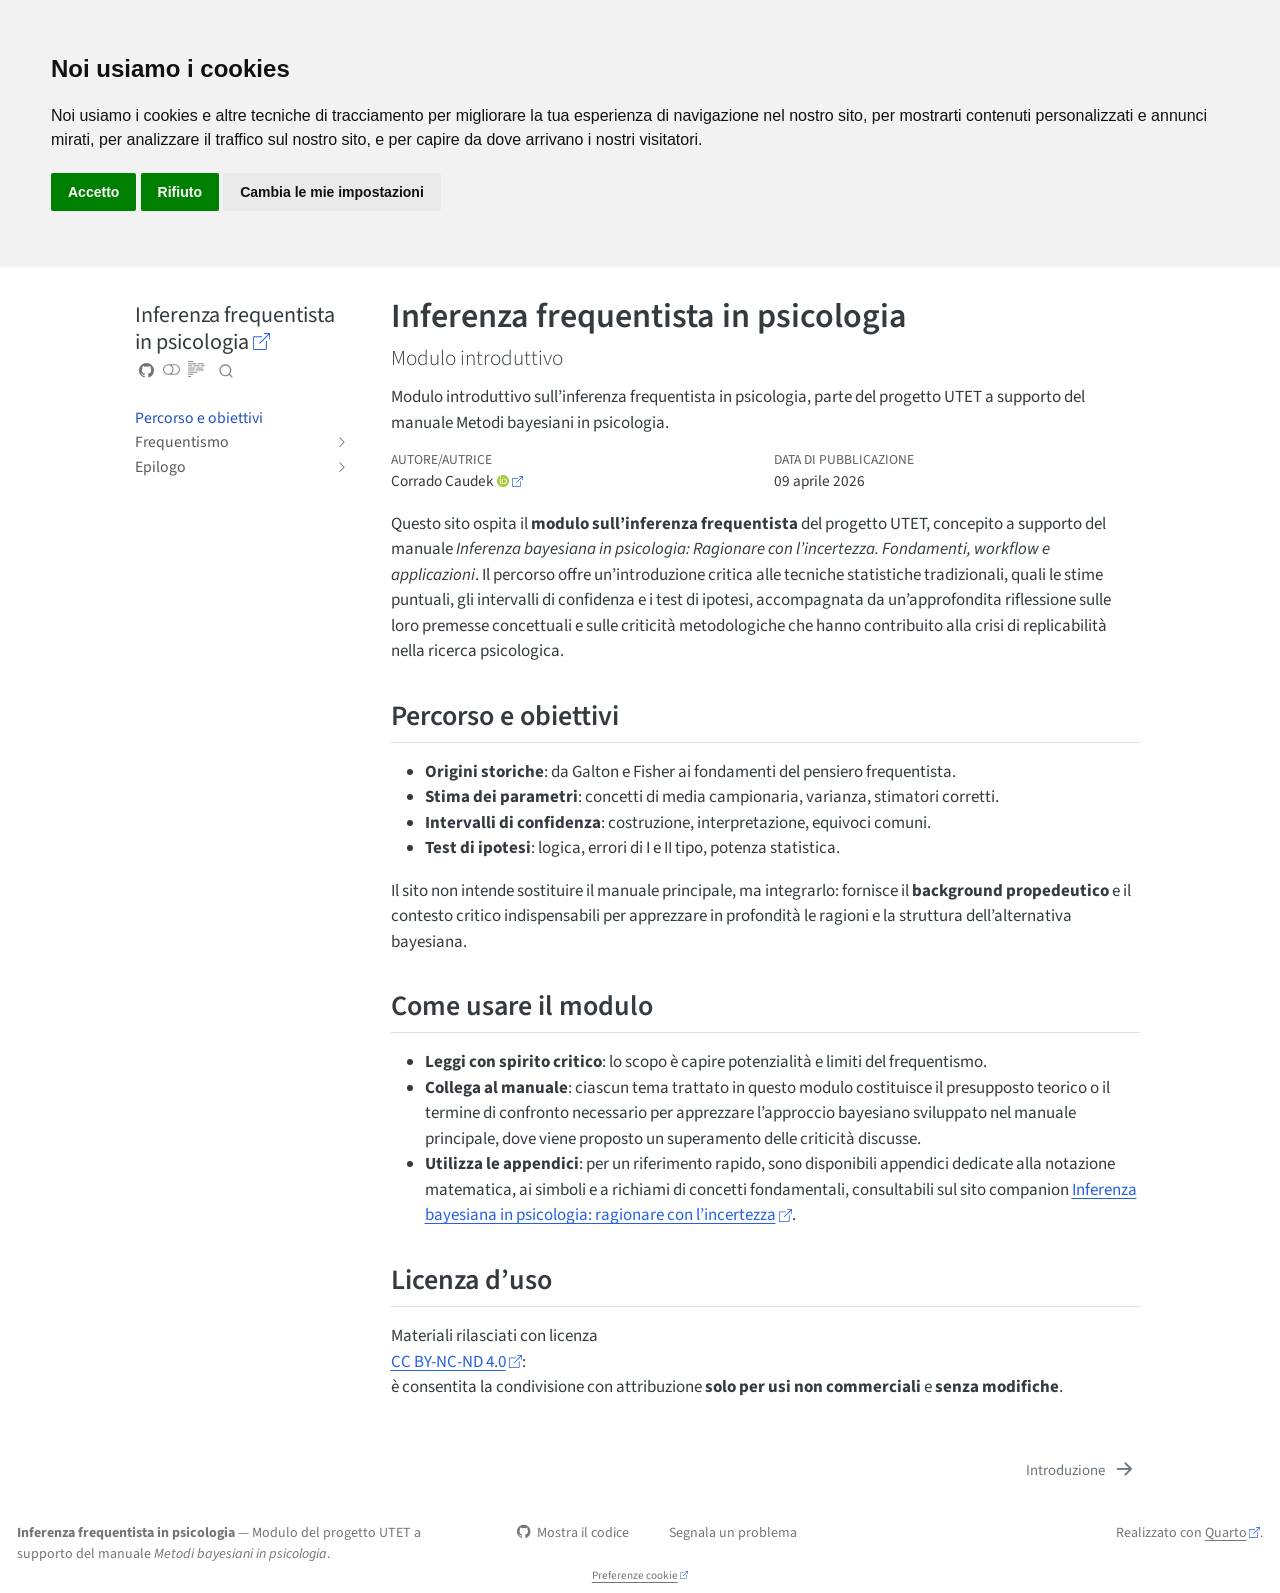
==== index.html @ 14059ad5 "Update documentation" ====
<!DOCTYPE html>
<html xmlns="http://www.w3.org/1999/xhtml" lang="it" xml:lang="it"><head>

<meta charset="utf-8">
<meta name="generator" content="quarto-1.9.38">

<meta name="viewport" content="width=device-width, initial-scale=1.0, user-scalable=yes">

<meta name="author" content="Corrado Caudek">
<meta name="description" content="Modulo introduttivo sull’inferenza frequentista in psicologia, parte del progetto UTET a supporto del manuale Metodi bayesiani in psicologia.">

<title>Inferenza frequentista in psicologia</title>
<style>
/* Default styles provided by pandoc.
** See https://pandoc.org/MANUAL.html#variables-for-html for config info.
*/
code{white-space: pre-wrap;}
span.smallcaps{font-variant: small-caps;}
div.columns{display: flex; gap: min(4vw, 1.5em);}
div.column{flex: auto; overflow-x: auto;}
div.hanging-indent{margin-left: 1.5em; text-indent: -1.5em;}
ul.task-list{list-style: none;}
ul.task-list li input[type="checkbox"] {
  width: 0.8em;
  margin: 0 0.8em 0.2em -1em; /* quarto-specific, see https://github.com/quarto-dev/quarto-cli/issues/4556 */ 
  vertical-align: middle;
}
</style>


<script src="site_libs/quarto-nav/quarto-nav.js"></script>
<script src="site_libs/quarto-nav/headroom.min.js"></script>
<script src="site_libs/clipboard/clipboard.min.js"></script>
<script src="site_libs/quarto-search/autocomplete.umd.js"></script>
<script src="site_libs/quarto-search/fuse.min.js"></script>
<script src="site_libs/quarto-search/quarto-search.js"></script>
<meta name="quarto:offset" content="./">
<link href="./chapters/frequentist_inference/introduction_frequentist_inference.html" rel="next">
<link href="./style/gauss.png" rel="icon" type="image/png">
<script src="site_libs/cookie-consent/cookie-consent.js"></script>
<link href="site_libs/cookie-consent/cookie-consent.css" rel="stylesheet">
<script src="site_libs/quarto-html/quarto.js" type="module"></script>
<script src="site_libs/quarto-html/tabsets/tabsets.js" type="module"></script>
<script src="site_libs/quarto-html/popper.min.js"></script>
<script src="site_libs/quarto-html/tippy.umd.min.js"></script>
<script src="site_libs/quarto-html/anchor.min.js"></script>
<link href="site_libs/quarto-html/tippy.css" rel="stylesheet">
<link href="site_libs/quarto-html/quarto-syntax-highlighting-15634bcf2e68342d4ad2dfa704d543f6.css" rel="stylesheet" class="quarto-color-scheme" id="quarto-text-highlighting-styles">
<link href="site_libs/quarto-html/quarto-syntax-highlighting-dark-0a6b7249c26820e032cb0bd839ff02b1.css" rel="stylesheet" class="quarto-color-scheme quarto-color-alternate" id="quarto-text-highlighting-styles">
<link href="site_libs/quarto-html/quarto-syntax-highlighting-15634bcf2e68342d4ad2dfa704d543f6.css" rel="stylesheet" class="quarto-color-scheme-extra" id="quarto-text-highlighting-styles">
<script src="site_libs/bootstrap/bootstrap.min.js"></script>
<link href="site_libs/bootstrap/bootstrap-icons.css" rel="stylesheet">
<link href="site_libs/bootstrap/bootstrap-5ccb035bea26c1e21f80f44cf7c27909.min.css" rel="stylesheet" append-hash="true" class="quarto-color-scheme" id="quarto-bootstrap" data-mode="light">
<link href="site_libs/bootstrap/bootstrap-dark-aa873432a3c62897e6c2091c0d30a948.min.css" rel="stylesheet" append-hash="true" class="quarto-color-scheme quarto-color-alternate" id="quarto-bootstrap" data-mode="dark">
<link href="site_libs/bootstrap/bootstrap-5ccb035bea26c1e21f80f44cf7c27909.min.css" rel="stylesheet" append-hash="true" class="quarto-color-scheme-extra" id="quarto-bootstrap" data-mode="light">
<script id="quarto-search-options" type="application/json">{
  "location": "sidebar",
  "copy-button": true,
  "collapse-after": 3,
  "panel-placement": "start",
  "type": "overlay",
  "limit": 50,
  "keyboard-shortcut": [
    "f",
    "/",
    "s"
  ],
  "show-item-context": true,
  "language": {
    "search-no-results-text": "Nessun risultato",
    "search-matching-documents-text": "documenti trovati",
    "search-copy-link-title": "Copiare il link nella ricerca",
    "search-hide-matches-text": "Nascondere i risultati aggiuntivi",
    "search-more-match-text": "ci sono altri risultati in questo documento",
    "search-more-matches-text": "ulteriori risultati in questo documento",
    "search-clear-button-title": "Pulire",
    "search-text-placeholder": "",
    "search-detached-cancel-button-title": "Cancellare",
    "search-submit-button-title": "Inviare",
    "search-label": "Ricerca"
  }
}</script>
<script async="" src="https://www.googletagmanager.com/gtag/js?id=G-QT5S3P9D31"></script>

<script type="text/plain" cookie-consent="tracking">

window.dataLayer = window.dataLayer || [];
function gtag(){dataLayer.push(arguments);}
gtag('js', new Date());
gtag('config', 'G-QT5S3P9D31', { 'anonymize_ip': true});
</script>

<script type="text/javascript" charset="UTF-8">
document.addEventListener('DOMContentLoaded', function () {
cookieconsent.run({
  "notice_banner_type":"headline",
  "consent_type":"express",
  "palette":"light",
  "language":"en",
  "page_load_consent_levels":["strictly-necessary"],
  "notice_banner_reject_button_hide":false,
  "preferences_center_close_button_hide":false,
  "website_name":""
  ,
"language":"it"
  });
});
</script> 
  
<style>html{ scroll-behavior: smooth; }</style>


<link rel="stylesheet" href="style/custom.css">
<meta property="og:title" content="Inferenza frequentista in psicologia">
<meta property="og:description" content="Modulo introduttivo sull’inferenza frequentista in psicologia, parte del progetto UTET a supporto del manuale Metodi bayesiani in psicologia.">
<meta property="og:image" content="https://ccaudek.github.io/utet-frequentista/[data-uri]">
<meta property="og:site_name" content="Inferenza frequentista in psicologia">
<meta name="twitter:title" content="Inferenza frequentista in psicologia">
<meta name="twitter:description" content="Modulo introduttivo sull’inferenza frequentista in psicologia, parte del progetto UTET a supporto del manuale Metodi bayesiani in psicologia.">
<meta name="twitter:image" content="https://ccaudek.github.io/utet-frequentista/[data-uri]">
<meta name="twitter:card" content="summary_large_image">
<link rel="canonical" href="https://ccaudek.github.io/utet-frequentista/">
</head>

<body class="nav-sidebar floating fullcontent quarto-light"><script id="quarto-html-before-body" type="application/javascript">
    const toggleBodyColorMode = (bsSheetEl) => {
      const mode = bsSheetEl.getAttribute("data-mode");
      const bodyEl = window.document.querySelector("body");
      if (mode === "dark") {
        bodyEl.classList.add("quarto-dark");
        bodyEl.classList.remove("quarto-light");
      } else {
        bodyEl.classList.add("quarto-light");
        bodyEl.classList.remove("quarto-dark");
      }
    }
    const toggleBodyColorPrimary = () => {
      const bsSheetEl = window.document.querySelector("link#quarto-bootstrap:not([rel=disabled-stylesheet])");
      if (bsSheetEl) {
        toggleBodyColorMode(bsSheetEl);
      }
    }
    const setColorSchemeToggle = (alternate) => {
      const toggles = window.document.querySelectorAll('.quarto-color-scheme-toggle');
      for (let i=0; i < toggles.length; i++) {
        const toggle = toggles[i];
        if (toggle) {
          if (alternate) {
            toggle.classList.add("alternate");
          } else {
            toggle.classList.remove("alternate");
          }
        }
      }
    };
    const toggleColorMode = (alternate) => {
      // Switch the stylesheets
      const primaryStylesheets = window.document.querySelectorAll('link.quarto-color-scheme:not(.quarto-color-alternate)');
      const alternateStylesheets = window.document.querySelectorAll('link.quarto-color-scheme.quarto-color-alternate');
      manageTransitions('#quarto-margin-sidebar .nav-link', false);
      if (alternate) {
        // note: dark is layered on light, we don't disable primary!
        enableStylesheet(alternateStylesheets);
        for (const sheetNode of alternateStylesheets) {
          if (sheetNode.id === "quarto-bootstrap") {
            toggleBodyColorMode(sheetNode);
          }
        }
      } else {
        disableStylesheet(alternateStylesheets);
        enableStylesheet(primaryStylesheets)
        toggleBodyColorPrimary();
      }
      manageTransitions('#quarto-margin-sidebar .nav-link', true);
      // Switch the toggles
      setColorSchemeToggle(alternate)
      // Hack to workaround the fact that safari doesn't
      // properly recolor the scrollbar when toggling (#1455)
      if (navigator.userAgent.indexOf('Safari') > 0 && navigator.userAgent.indexOf('Chrome') == -1) {
        manageTransitions("body", false);
        window.scrollTo(0, 1);
        setTimeout(() => {
          window.scrollTo(0, 0);
          manageTransitions("body", true);
        }, 40);
      }
    }
    const disableStylesheet = (stylesheets) => {
      for (let i=0; i < stylesheets.length; i++) {
        const stylesheet = stylesheets[i];
        stylesheet.rel = 'disabled-stylesheet';
      }
    }
    const enableStylesheet = (stylesheets) => {
      for (let i=0; i < stylesheets.length; i++) {
        const stylesheet = stylesheets[i];
        if(stylesheet.rel !== 'stylesheet') { // for Chrome, which will still FOUC without this check
          stylesheet.rel = 'stylesheet';
        }
      }
    }
    const manageTransitions = (selector, allowTransitions) => {
      const els = window.document.querySelectorAll(selector);
      for (let i=0; i < els.length; i++) {
        const el = els[i];
        if (allowTransitions) {
          el.classList.remove('notransition');
        } else {
          el.classList.add('notransition');
        }
      }
    }
    const isFileUrl = () => {
      return window.location.protocol === 'file:';
    }
    const hasAlternateSentinel = () => {
      let styleSentinel = getColorSchemeSentinel();
      if (styleSentinel !== null) {
        return styleSentinel === "alternate";
      } else {
        return false;
      }
    }
    const setStyleSentinel = (alternate) => {
      const value = alternate ? "alternate" : "default";
      if (!isFileUrl()) {
        window.localStorage.setItem("quarto-color-scheme", value);
      } else {
        localAlternateSentinel = value;
      }
    }
    const getColorSchemeSentinel = () => {
      if (!isFileUrl()) {
        const storageValue = window.localStorage.getItem("quarto-color-scheme");
        return storageValue != null ? storageValue : localAlternateSentinel;
      } else {
        return localAlternateSentinel;
      }
    }
    const toggleGiscusIfUsed = (isAlternate, darkModeDefault) => {
      const baseTheme = document.querySelector('#giscus-base-theme')?.value ?? 'light';
      const alternateTheme = document.querySelector('#giscus-alt-theme')?.value ?? 'dark';
      let newTheme = '';
      if(authorPrefersDark) {
        newTheme = isAlternate ? baseTheme : alternateTheme;
      } else {
        newTheme = isAlternate ? alternateTheme : baseTheme;
      }
      const changeGiscusTheme = () => {
        // From: https://github.com/giscus/giscus/issues/336
        const sendMessage = (message) => {
          const iframe = document.querySelector('iframe.giscus-frame');
          if (!iframe) return;
          iframe.contentWindow.postMessage({ giscus: message }, 'https://giscus.app');
        }
        sendMessage({
          setConfig: {
            theme: newTheme
          }
        });
      }
      const isGiscussLoaded = window.document.querySelector('iframe.giscus-frame') !== null;
      if (isGiscussLoaded) {
        changeGiscusTheme();
      }
    };
    const authorPrefersDark = false;
    const queryPrefersDark = window.matchMedia('(prefers-color-scheme: dark)');
    const darkModeDefault = queryPrefersDark.matches;
      document.querySelector('link#quarto-text-highlighting-styles.quarto-color-scheme-extra').rel = 'disabled-stylesheet';
      document.querySelector('link#quarto-bootstrap.quarto-color-scheme-extra').rel = 'disabled-stylesheet';
    let localAlternateSentinel = darkModeDefault ? 'alternate' : 'default';
    // Dark / light mode switch
    window.quartoToggleColorScheme = () => {
      // Read the current dark / light value
      let toAlternate = !hasAlternateSentinel();
      toggleColorMode(toAlternate);
      setStyleSentinel(toAlternate);
      toggleGiscusIfUsed(toAlternate, darkModeDefault);
      window.dispatchEvent(new Event('resize'));
    };
    queryPrefersDark.addEventListener("change", e => {
      if(window.localStorage.getItem("quarto-color-scheme") !== null)
        return;
      const alternate = e.matches
      toggleColorMode(alternate);
      localAlternateSentinel = e.matches ? 'alternate' : 'default'; // this is used alongside local storage!
      toggleGiscusIfUsed(alternate, darkModeDefault);
    });
    // Switch to dark mode if need be
    if (hasAlternateSentinel()) {
      toggleColorMode(true);
    } else {
      toggleColorMode(false);
    }
  </script>

<div id="quarto-search-results"></div>
  <header id="quarto-header" class="headroom fixed-top">
  <nav class="quarto-secondary-nav">
    <div class="container-fluid d-flex">
      <button type="button" class="quarto-btn-toggle btn" data-bs-toggle="collapse" role="button" data-bs-target=".quarto-sidebar-collapse-item" aria-controls="quarto-sidebar" aria-expanded="false" aria-label="Attiva/disattiva la barra laterale" onclick="if (window.quartoToggleHeadroom) { window.quartoToggleHeadroom(); }">
        <i class="bi bi-layout-text-sidebar-reverse"></i>
      </button>
        <nav class="quarto-page-breadcrumbs" aria-label="breadcrumb"><ol class="breadcrumb"><li class="breadcrumb-item"><a href="./index.html">Percorso e obiettivi</a></li></ol></nav>
        <a class="flex-grow-1" role="navigation" data-bs-toggle="collapse" data-bs-target=".quarto-sidebar-collapse-item" aria-controls="quarto-sidebar" aria-expanded="false" aria-label="Attiva/disattiva la barra laterale" onclick="if (window.quartoToggleHeadroom) { window.quartoToggleHeadroom(); }">      
        </a>
      <button type="button" class="btn quarto-search-button" aria-label="Ricerca" onclick="window.quartoOpenSearch();">
        <i class="bi bi-search"></i>
      </button>
    </div>
  </nav>
</header>
<!-- content -->
<div id="quarto-content" class="quarto-container page-columns page-rows-contents page-layout-article">
<!-- sidebar -->
  <nav id="quarto-sidebar" class="sidebar collapse collapse-horizontal quarto-sidebar-collapse-item sidebar-navigation floating overflow-auto">
    <div class="pt-lg-2 mt-2 text-left sidebar-header">
    <div class="sidebar-title mb-0 py-0">
      <a href="./">Inferenza frequentista in psicologia</a> 
        <div class="sidebar-tools-main tools-wide">
    <a href="https://github.com/ccaudek/utet-frequentista/" title="Eseguire il codice" class="quarto-navigation-tool px-1" aria-label="Eseguire il codice"><i class="bi bi-github"></i></a>
  <a href="" class="quarto-color-scheme-toggle quarto-navigation-tool  px-1" onclick="window.quartoToggleColorScheme(); return false;" title="Attiva/disattiva la modalità oscura"><i class="bi"></i></a>
  <a href="" class="quarto-reader-toggle quarto-navigation-tool px-1" onclick="window.quartoToggleReader(); return false;" title="Attiva/disattiva la modalità lettore">
  <div class="quarto-reader-toggle-btn">
  <i class="bi"></i>
  </div>
</a>
    <div id="quarto-search" class="quarto-navigation-tool px-1" title="Ricerca"></div>
</div>
    </div>
      </div>
    <div class="sidebar-menu-container"> 
    <ul class="list-unstyled mt-1">
        <li class="sidebar-item">
  <div class="sidebar-item-container"> 
  <a href="./index.html" class="sidebar-item-text sidebar-link active">
 <span class="menu-text">Percorso e obiettivi</span></a>
  </div>
</li>
        <li class="sidebar-item sidebar-item-section">
      <div class="sidebar-item-container"> 
            <a class="sidebar-item-text sidebar-link text-start collapsed" data-bs-toggle="collapse" data-bs-target="#quarto-sidebar-section-1" role="navigation" aria-expanded="false">
 <span class="menu-text">Frequentismo</span></a>
          <a class="sidebar-item-toggle text-start collapsed" data-bs-toggle="collapse" data-bs-target="#quarto-sidebar-section-1" role="navigation" aria-expanded="false" aria-label="Attiva/disattiva sezione">
            <i class="bi bi-chevron-right ms-2"></i>
          </a> 
      </div>
      <ul id="quarto-sidebar-section-1" class="collapse list-unstyled sidebar-section depth1 ">  
          <li class="sidebar-item">
  <div class="sidebar-item-container"> 
  <a href="./chapters/frequentist_inference/introduction_frequentist_inference.html" class="sidebar-item-text sidebar-link">
 <span class="menu-text">Introduzione</span></a>
  </div>
</li>
          <li class="sidebar-item">
  <div class="sidebar-item-container"> 
  <a href="./chapters/frequentist_inference/01_galton.html" class="sidebar-item-text sidebar-link">
 <span class="menu-text"><span class="chapter-number">1</span>&nbsp; <span class="chapter-title">Origini storiche dell’approccio frequentista</span></span></a>
  </div>
</li>
          <li class="sidebar-item">
  <div class="sidebar-item-container"> 
  <a href="./chapters/frequentist_inference/02_stime_parametri.html" class="sidebar-item-text sidebar-link">
 <span class="menu-text"><span class="chapter-number">2</span>&nbsp; <span class="chapter-title">Stime, stimatori e parametri</span></span></a>
  </div>
</li>
          <li class="sidebar-item">
  <div class="sidebar-item-container"> 
  <a href="./chapters/frequentist_inference/03_conf_interv.html" class="sidebar-item-text sidebar-link">
 <span class="menu-text"><span class="chapter-number">3</span>&nbsp; <span class="chapter-title">Intervalli di fiducia</span></span></a>
  </div>
</li>
          <li class="sidebar-item">
  <div class="sidebar-item-container"> 
  <a href="./chapters/frequentist_inference/05_test_ipotesi.html" class="sidebar-item-text sidebar-link">
 <span class="menu-text"><span class="chapter-number">4</span>&nbsp; <span class="chapter-title">Significatività statistica</span></span></a>
  </div>
</li>
          <li class="sidebar-item">
  <div class="sidebar-item-container"> 
  <a href="./chapters/frequentist_inference/06_two_ind_samples.html" class="sidebar-item-text sidebar-link">
 <span class="menu-text"><span class="chapter-number">5</span>&nbsp; <span class="chapter-title">Test t di Student per campioni indipendenti</span></span></a>
  </div>
</li>
      </ul>
  </li>
        <li class="sidebar-item sidebar-item-section">
      <div class="sidebar-item-container"> 
            <a class="sidebar-item-text sidebar-link text-start collapsed" data-bs-toggle="collapse" data-bs-target="#quarto-sidebar-section-2" role="navigation" aria-expanded="false">
 <span class="menu-text">Epilogo</span></a>
          <a class="sidebar-item-toggle text-start collapsed" data-bs-toggle="collapse" data-bs-target="#quarto-sidebar-section-2" role="navigation" aria-expanded="false" aria-label="Attiva/disattiva sezione">
            <i class="bi bi-chevron-right ms-2"></i>
          </a> 
      </div>
      <ul id="quarto-sidebar-section-2" class="collapse list-unstyled sidebar-section depth1 ">  
          <li class="sidebar-item">
  <div class="sidebar-item-container"> 
  <a href="./chapters/epiloque/epiloque.html" class="sidebar-item-text sidebar-link">
 <span class="menu-text"><span class="chapter-number">6</span>&nbsp; <span class="chapter-title">Considerazioni conclusive</span></span></a>
  </div>
</li>
      </ul>
  </li>
    </ul>
    </div>
</nav>
<div id="quarto-sidebar-glass" class="quarto-sidebar-collapse-item" data-bs-toggle="collapse" data-bs-target=".quarto-sidebar-collapse-item"></div>
<!-- margin-sidebar -->
    
<!-- main -->
<main class="content" id="quarto-document-content">


<header id="title-block-header" class="quarto-title-block default">
<div class="quarto-title">
<h1 class="title">Inferenza frequentista in psicologia</h1>
<p class="subtitle lead">Modulo introduttivo</p>
</div>

<div>
  <div class="description">
    Modulo introduttivo sull’inferenza frequentista in psicologia, parte del progetto UTET a supporto del manuale Metodi bayesiani in psicologia.
  </div>
</div>


<div class="quarto-title-meta">

    <div>
    <div class="quarto-title-meta-heading">Autore/Autrice</div>
    <div class="quarto-title-meta-contents">
             <p>Corrado Caudek <a href="https://orcid.org/0000-0002-1404-0420" class="quarto-title-author-orcid"> <img src="[data-uri]"></a></p>
          </div>
  </div>
    
    <div>
    <div class="quarto-title-meta-heading">Data di Pubblicazione</div>
    <div class="quarto-title-meta-contents">
      <p class="date">09 aprile 2026</p>
    </div>
  </div>
  
    
  </div>
  


</header>


<p>Questo sito ospita il <strong>modulo sull’inferenza frequentista</strong> del progetto UTET, concepito a supporto del manuale <em>Inferenza bayesiana in psicologia: Ragionare con l’incertezza. Fondamenti, workflow e applicazioni</em>. Il percorso offre un’introduzione critica alle tecniche statistiche tradizionali, quali le stime puntuali, gli intervalli di confidenza e i test di ipotesi, accompagnata da un’approfondita riflessione sulle loro premesse concettuali e sulle criticità metodologiche che hanno contribuito alla crisi di replicabilità nella ricerca psicologica.</p>
<section id="percorso-e-obiettivi" class="level2 unnumbered unlisted">
<h2 class="unnumbered unlisted anchored" data-anchor-id="percorso-e-obiettivi">Percorso e obiettivi</h2>
<ul>
<li><strong>Origini storiche</strong>: da Galton e Fisher ai fondamenti del pensiero frequentista.<br>
</li>
<li><strong>Stima dei parametri</strong>: concetti di media campionaria, varianza, stimatori corretti.<br>
</li>
<li><strong>Intervalli di confidenza</strong>: costruzione, interpretazione, equivoci comuni.<br>
</li>
<li><strong>Test di ipotesi</strong>: logica, errori di I e II tipo, potenza statistica.</li>
</ul>
<p>Il sito non intende sostituire il manuale principale, ma integrarlo: fornisce il <strong>background propedeutico</strong> e il contesto critico indispensabili per apprezzare in profondità le ragioni e la struttura dell’alternativa bayesiana.</p>
</section>
<section id="come-usare-il-modulo" class="level2 unnumbered unlisted">
<h2 class="unnumbered unlisted anchored" data-anchor-id="come-usare-il-modulo">Come usare il modulo</h2>
<ul>
<li><strong>Leggi con spirito critico</strong>: lo scopo è capire potenzialità e limiti del frequentismo.<br>
</li>
<li><strong>Collega al manuale</strong>: ciascun tema trattato in questo modulo costituisce il presupposto teorico o il termine di confronto necessario per apprezzare l’approccio bayesiano sviluppato nel manuale principale, dove viene proposto un superamento delle criticità discusse.</li>
<li><strong>Utilizza le appendici</strong>: per un riferimento rapido, sono disponibili appendici dedicate alla notazione matematica, ai simboli e a richiami di concetti fondamentali, consultabili sul sito companion <a href="https://ccaudek.github.io/utet-companion/">Inferenza bayesiana in psicologia: ragionare con l’incertezza</a>.</li>
</ul>
</section>
<section id="licenza-duso" class="level2 unnumbered unlisted">
<h2 class="unnumbered unlisted anchored" data-anchor-id="licenza-duso">Licenza d’uso</h2>
<p>Materiali rilasciati con licenza<br>
<a href="https://creativecommons.org/licenses/by-nc-nd/4.0/deed.it">CC BY-NC-ND 4.0</a>:<br>
è consentita la condivisione con attribuzione <strong>solo per usi non commerciali</strong> e <strong>senza modifiche</strong>.</p>


</section>

</main> <!-- /main -->
<script id="quarto-html-after-body" type="application/javascript">
  window.document.addEventListener("DOMContentLoaded", function (event) {
    // Ensure there is a toggle, if there isn't float one in the top right
    if (window.document.querySelector('.quarto-color-scheme-toggle') === null) {
      const a = window.document.createElement('a');
      a.classList.add('top-right');
      a.classList.add('quarto-color-scheme-toggle');
      a.href = "";
      a.onclick = function() { try { window.quartoToggleColorScheme(); } catch {} return false; };
      const i = window.document.createElement("i");
      i.classList.add('bi');
      a.appendChild(i);
      window.document.body.appendChild(a);
    }
    setColorSchemeToggle(hasAlternateSentinel())
    const icon = "";
    const anchorJS = new window.AnchorJS();
    anchorJS.options = {
      placement: 'right',
      icon: icon
    };
    anchorJS.add('.anchored');
    const isCodeAnnotation = (el) => {
      for (const clz of el.classList) {
        if (clz.startsWith('code-annotation-')) {                     
          return true;
        }
      }
      return false;
    }
    const onCopySuccess = function(e) {
      // button target
      const button = e.trigger;
      // don't keep focus
      button.blur();
      // flash "checked"
      button.classList.add('code-copy-button-checked');
      var currentTitle = button.getAttribute("title");
      button.setAttribute("title", "Copiato!");
      let tooltip;
      if (window.bootstrap) {
        button.setAttribute("data-bs-toggle", "tooltip");
        button.setAttribute("data-bs-placement", "left");
        button.setAttribute("data-bs-title", "Copiato!");
        tooltip = new bootstrap.Tooltip(button, 
          { trigger: "manual", 
            customClass: "code-copy-button-tooltip",
            offset: [0, -8]});
        tooltip.show();    
      }
      setTimeout(function() {
        if (tooltip) {
          tooltip.hide();
          button.removeAttribute("data-bs-title");
          button.removeAttribute("data-bs-toggle");
          button.removeAttribute("data-bs-placement");
        }
        button.setAttribute("title", currentTitle);
        button.classList.remove('code-copy-button-checked');
      }, 1000);
      // clear code selection
      e.clearSelection();
    }
    const getTextToCopy = function(trigger) {
      const outerScaffold = trigger.parentElement.cloneNode(true);
      const codeEl = outerScaffold.querySelector('code');
      for (const childEl of codeEl.children) {
        if (isCodeAnnotation(childEl)) {
          childEl.remove();
        }
      }
      return codeEl.innerText;
    }
    const clipboard = new window.ClipboardJS('.code-copy-button:not([data-in-quarto-modal])', {
      text: getTextToCopy
    });
    clipboard.on('success', onCopySuccess);
    if (window.document.getElementById('quarto-embedded-source-code-modal')) {
      const clipboardModal = new window.ClipboardJS('.code-copy-button[data-in-quarto-modal]', {
        text: getTextToCopy,
        container: window.document.getElementById('quarto-embedded-source-code-modal')
      });
      clipboardModal.on('success', onCopySuccess);
    }
      var localhostRegex = new RegExp(/^(?:http|https):\/\/localhost\:?[0-9]*\//);
      var mailtoRegex = new RegExp(/^mailto:/);
        var filterRegex = new RegExp("^(?:https?:)?//ccaudek\.github\.io/utet-frequentista/");
      var isInternal = (href) => {
          return filterRegex.test(href) || localhostRegex.test(href) || mailtoRegex.test(href);
      }
      // Inspect non-navigation links and adorn them if external
     var links = window.document.querySelectorAll('a[href]:not(.nav-link):not(.navbar-brand):not(.toc-action):not(.sidebar-link):not(.sidebar-item-toggle):not(.pagination-link):not(.no-external):not([aria-hidden]):not(.dropdown-item):not(.quarto-navigation-tool):not(.about-link)');
      for (var i=0; i<links.length; i++) {
        const link = links[i];
        if (!isInternal(link.href)) {
          // undo the damage that might have been done by quarto-nav.js in the case of
          // links that we want to consider external
          if (link.dataset.originalHref !== undefined) {
            link.href = link.dataset.originalHref;
          }
            // target, if specified
            link.setAttribute("target", "_blank");
            if (link.getAttribute("rel") === null) {
              link.setAttribute("rel", "noopener");
            }
            // default icon
            link.classList.add("external");
        }
      }
    function tippyHover(el, contentFn, onTriggerFn, onUntriggerFn) {
      const config = {
        allowHTML: true,
        maxWidth: 500,
        delay: 100,
        arrow: false,
        appendTo: function(el) {
            return el.parentElement;
        },
        interactive: true,
        interactiveBorder: 10,
        theme: 'quarto',
        placement: 'bottom-start',
      };
      if (contentFn) {
        config.content = contentFn;
      }
      if (onTriggerFn) {
        config.onTrigger = onTriggerFn;
      }
      if (onUntriggerFn) {
        config.onUntrigger = onUntriggerFn;
      }
      window.tippy(el, config); 
    }
    const noterefs = window.document.querySelectorAll('a[role="doc-noteref"]');
    for (var i=0; i<noterefs.length; i++) {
      const ref = noterefs[i];
      tippyHover(ref, function() {
        // use id or data attribute instead here
        let href = ref.getAttribute('data-footnote-href') || ref.getAttribute('href');
        try { href = new URL(href).hash; } catch {}
        const id = href.replace(/^#\/?/, "");
        const note = window.document.getElementById(id);
        if (note) {
          return note.innerHTML;
        } else {
          return "";
        }
      });
    }
    const xrefs = window.document.querySelectorAll('a.quarto-xref');
    const processXRef = (id, note) => {
      // Strip column container classes
      const stripColumnClz = (el) => {
        el.classList.remove("page-full", "page-columns");
        if (el.children) {
          for (const child of el.children) {
            stripColumnClz(child);
          }
        }
      }
      stripColumnClz(note)
      if (id === null || id.startsWith('sec-')) {
        // Special case sections, only their first couple elements
        const container = document.createElement("div");
        if (note.children && note.children.length > 2) {
          container.appendChild(note.children[0].cloneNode(true));
          for (let i = 1; i < note.children.length; i++) {
            const child = note.children[i];
            if (child.tagName === "P" && child.innerText === "") {
              continue;
            } else {
              container.appendChild(child.cloneNode(true));
              break;
            }
          }
          if (window.Quarto?.typesetMath) {
            window.Quarto.typesetMath(container);
          }
          return container.innerHTML
        } else {
          if (window.Quarto?.typesetMath) {
            window.Quarto.typesetMath(note);
          }
          return note.innerHTML;
        }
      } else {
        // Remove any anchor links if they are present
        const anchorLink = note.querySelector('a.anchorjs-link');
        if (anchorLink) {
          anchorLink.remove();
        }
        if (window.Quarto?.typesetMath) {
          window.Quarto.typesetMath(note);
        }
        if (note.classList.contains("callout")) {
          return note.outerHTML;
        } else {
          return note.innerHTML;
        }
      }
    }
    for (var i=0; i<xrefs.length; i++) {
      const xref = xrefs[i];
      tippyHover(xref, undefined, function(instance) {
        instance.disable();
        let url = xref.getAttribute('href');
        let hash = undefined; 
        if (url.startsWith('#')) {
          hash = url;
        } else {
          try { hash = new URL(url).hash; } catch {}
        }
        if (hash) {
          const id = hash.replace(/^#\/?/, "");
          const note = window.document.getElementById(id);
          if (note !== null) {
            try {
              const html = processXRef(id, note.cloneNode(true));
              instance.setContent(html);
            } finally {
              instance.enable();
              instance.show();
            }
          } else {
            // See if we can fetch this
            fetch(url.split('#')[0])
            .then(res => res.text())
            .then(html => {
              const parser = new DOMParser();
              const htmlDoc = parser.parseFromString(html, "text/html");
              const note = htmlDoc.getElementById(id);
              if (note !== null) {
                const html = processXRef(id, note);
                instance.setContent(html);
              } 
            }).finally(() => {
              instance.enable();
              instance.show();
            });
          }
        } else {
          // See if we can fetch a full url (with no hash to target)
          // This is a special case and we should probably do some content thinning / targeting
          fetch(url)
          .then(res => res.text())
          .then(html => {
            const parser = new DOMParser();
            const htmlDoc = parser.parseFromString(html, "text/html");
            const note = htmlDoc.querySelector('main.content');
            if (note !== null) {
              // This should only happen for chapter cross references
              // (since there is no id in the URL)
              // remove the first header
              if (note.children.length > 0 && note.children[0].tagName === "HEADER") {
                note.children[0].remove();
              }
              const html = processXRef(null, note);
              instance.setContent(html);
            } 
          }).finally(() => {
            instance.enable();
            instance.show();
          });
        }
      }, function(instance) {
      });
    }
        let selectedAnnoteEl;
        const selectorForAnnotation = ( cell, annotation) => {
          let cellAttr = 'data-code-cell="' + cell + '"';
          let lineAttr = 'data-code-annotation="' +  annotation + '"';
          const selector = 'span[' + cellAttr + '][' + lineAttr + ']';
          return selector;
        }
        const selectCodeLines = (annoteEl) => {
          const doc = window.document;
          const targetCell = annoteEl.getAttribute("data-target-cell");
          const targetAnnotation = annoteEl.getAttribute("data-target-annotation");
          const annoteSpan = window.document.querySelector(selectorForAnnotation(targetCell, targetAnnotation));
          const lines = annoteSpan.getAttribute("data-code-lines").split(",");
          const lineIds = lines.map((line) => {
            return targetCell + "-" + line;
          })
          let top = null;
          let height = null;
          let parent = null;
          if (lineIds.length > 0) {
              //compute the position of the single el (top and bottom and make a div)
              const el = window.document.getElementById(lineIds[0]);
              top = el.offsetTop;
              height = el.offsetHeight;
              parent = el.parentElement.parentElement;
            if (lineIds.length > 1) {
              const lastEl = window.document.getElementById(lineIds[lineIds.length - 1]);
              const bottom = lastEl.offsetTop + lastEl.offsetHeight;
              height = bottom - top;
            }
            if (top !== null && height !== null && parent !== null) {
              // cook up a div (if necessary) and position it 
              let div = window.document.getElementById("code-annotation-line-highlight");
              if (div === null) {
                div = window.document.createElement("div");
                div.setAttribute("id", "code-annotation-line-highlight");
                div.style.position = 'absolute';
                parent.appendChild(div);
              }
              div.style.top = top - 2 + "px";
              div.style.height = height + 4 + "px";
              div.style.left = 0;
              let gutterDiv = window.document.getElementById("code-annotation-line-highlight-gutter");
              if (gutterDiv === null) {
                gutterDiv = window.document.createElement("div");
                gutterDiv.setAttribute("id", "code-annotation-line-highlight-gutter");
                gutterDiv.style.position = 'absolute';
                const codeCell = window.document.getElementById(targetCell);
                const gutter = codeCell.querySelector('.code-annotation-gutter');
                gutter.appendChild(gutterDiv);
              }
              gutterDiv.style.top = top - 2 + "px";
              gutterDiv.style.height = height + 4 + "px";
            }
            selectedAnnoteEl = annoteEl;
          }
        };
        const unselectCodeLines = () => {
          const elementsIds = ["code-annotation-line-highlight", "code-annotation-line-highlight-gutter"];
          elementsIds.forEach((elId) => {
            const div = window.document.getElementById(elId);
            if (div) {
              div.remove();
            }
          });
          selectedAnnoteEl = undefined;
        };
          // Handle positioning of the toggle
      window.addEventListener(
        "resize",
        throttle(() => {
          elRect = undefined;
          if (selectedAnnoteEl) {
            selectCodeLines(selectedAnnoteEl);
          }
        }, 10)
      );
      function throttle(fn, ms) {
      let throttle = false;
      let timer;
        return (...args) => {
          if(!throttle) { // first call gets through
              fn.apply(this, args);
              throttle = true;
          } else { // all the others get throttled
              if(timer) clearTimeout(timer); // cancel #2
              timer = setTimeout(() => {
                fn.apply(this, args);
                timer = throttle = false;
              }, ms);
          }
        };
      }
        // Attach click handler to the DT
        const annoteDls = window.document.querySelectorAll('dt[data-target-cell]');
        for (const annoteDlNode of annoteDls) {
          annoteDlNode.addEventListener('click', (event) => {
            const clickedEl = event.target;
            if (clickedEl !== selectedAnnoteEl) {
              unselectCodeLines();
              const activeEl = window.document.querySelector('dt[data-target-cell].code-annotation-active');
              if (activeEl) {
                activeEl.classList.remove('code-annotation-active');
              }
              selectCodeLines(clickedEl);
              clickedEl.classList.add('code-annotation-active');
            } else {
              // Unselect the line
              unselectCodeLines();
              clickedEl.classList.remove('code-annotation-active');
            }
          });
        }
    const findCites = (el) => {
      const parentEl = el.parentElement;
      if (parentEl) {
        const cites = parentEl.dataset.cites;
        if (cites) {
          return {
            el,
            cites: cites.split(' ')
          };
        } else {
          return findCites(el.parentElement)
        }
      } else {
        return undefined;
      }
    };
    var bibliorefs = window.document.querySelectorAll('a[role="doc-biblioref"]');
    for (var i=0; i<bibliorefs.length; i++) {
      const ref = bibliorefs[i];
      const citeInfo = findCites(ref);
      if (citeInfo) {
        tippyHover(citeInfo.el, function() {
          var popup = window.document.createElement('div');
          citeInfo.cites.forEach(function(cite) {
            var citeDiv = window.document.createElement('div');
            citeDiv.classList.add('hanging-indent');
            citeDiv.classList.add('csl-entry');
            var biblioDiv = window.document.getElementById('ref-' + cite);
            if (biblioDiv) {
              citeDiv.innerHTML = biblioDiv.innerHTML;
            }
            popup.appendChild(citeDiv);
          });
          return popup.innerHTML;
        });
      }
    }
  });
  </script>
<nav class="page-navigation">
  <div class="nav-page nav-page-previous">
  </div>
  <div class="nav-page nav-page-next">
      <a href="./chapters/frequentist_inference/introduction_frequentist_inference.html" class="pagination-link" aria-label="Introduzione">
        <span class="nav-page-text">Introduzione</span> <i class="bi bi-arrow-right-short"></i>
      </a>
  </div>
</nav>
</div> <!-- /content -->
<footer class="footer">
  <div class="nav-footer">
    <div class="nav-footer-left">
<p><strong>Inferenza frequentista in psicologia</strong> — Modulo del progetto UTET a supporto del manuale <em>Metodi bayesiani in psicologia</em>.</p>
</div>   
    <div class="nav-footer-center">

<div class="toc-actions"><ul><li><a href="https://github.com/ccaudek/utet-frequentista/blob/main/index.qmd" class="toc-action"><i class="bi bi-github"></i>Mostra il codice</a></li><li><a href="https://github.com/ccaudek/utet-frequentista/issues/new" class="toc-action"><i class="bi empty"></i>Segnala un problema</a></li></ul></div><div class="cookie-consent-footer"><a href="#" id="open_preferences_center">Preferenze cookie</a></div></div>
    <div class="nav-footer-right">
<p>Realizzato con <a href="https://quarto.org/">Quarto</a>.</p>
</div>
  </div>
</footer>




<script src="site_libs/quarto-html/zenscroll-min.js"></script>
</body></html>
---- site_libs/cookie-consent/cookie-consent.css ----
div.cookie-consent-footer {
  font-size: 0.8em;
  text-decoration: none;
}
---- site_libs/quarto-html/tippy.css ----
.tippy-box[data-animation=fade][data-state=hidden]{opacity:0}[data-tippy-root]{max-width:calc(100vw - 10px)}.tippy-box{position:relative;background-color:#333;color:#fff;border-radius:4px;font-size:14px;line-height:1.4;white-space:normal;outline:0;transition-property:transform,visibility,opacity}.tippy-box[data-placement^=top]>.tippy-arrow{bottom:0}.tippy-box[data-placement^=top]>.tippy-arrow:before{bottom:-7px;left:0;border-width:8px 8px 0;border-top-color:initial;transform-origin:center top}.tippy-box[data-placement^=bottom]>.tippy-arrow{top:0}.tippy-box[data-placement^=bottom]>.tippy-arrow:before{top:-7px;left:0;border-width:0 8px 8px;border-bottom-color:initial;transform-origin:center bottom}.tippy-box[data-placement^=left]>.tippy-arrow{right:0}.tippy-box[data-placement^=left]>.tippy-arrow:before{border-width:8px 0 8px 8px;border-left-color:initial;right:-7px;transform-origin:center left}.tippy-box[data-placement^=right]>.tippy-arrow{left:0}.tippy-box[data-placement^=right]>.tippy-arrow:before{left:-7px;border-width:8px 8px 8px 0;border-right-color:initial;transform-origin:center right}.tippy-box[data-inertia][data-state=visible]{transition-timing-function:cubic-bezier(.54,1.5,.38,1.11)}.tippy-arrow{width:16px;height:16px;color:#333}.tippy-arrow:before{content:"";position:absolute;border-color:transparent;border-style:solid}.tippy-content{position:relative;padding:5px 9px;z-index:1}
---- site_libs/quarto-html/quarto-syntax-highlighting-15634bcf2e68342d4ad2dfa704d543f6.css ----
/* quarto syntax highlight colors */
:root {
  --quarto-hl-ot-color: #003B4F;
  --quarto-hl-at-color: #657422;
  --quarto-hl-ss-color: #20794D;
  --quarto-hl-an-color: #5E5E5E;
  --quarto-hl-fu-color: #4758AB;
  --quarto-hl-st-color: #20794D;
  --quarto-hl-cf-color: #003B4F;
  --quarto-hl-op-color: #5E5E5E;
  --quarto-hl-er-color: #AD0000;
  --quarto-hl-bn-color: #AD0000;
  --quarto-hl-al-color: #AD0000;
  --quarto-hl-va-color: #111111;
  --quarto-hl-bu-color: inherit;
  --quarto-hl-ex-color: inherit;
  --quarto-hl-pp-color: #AD0000;
  --quarto-hl-in-color: #5E5E5E;
  --quarto-hl-vs-color: #20794D;
  --quarto-hl-wa-color: #5E5E5E;
  --quarto-hl-do-color: #5E5E5E;
  --quarto-hl-im-color: #00769E;
  --quarto-hl-ch-color: #20794D;
  --quarto-hl-dt-color: #AD0000;
  --quarto-hl-fl-color: #AD0000;
  --quarto-hl-co-color: #5E5E5E;
  --quarto-hl-cv-color: #5E5E5E;
  --quarto-hl-cn-color: #8f5902;
  --quarto-hl-sc-color: #5E5E5E;
  --quarto-hl-dv-color: #AD0000;
  --quarto-hl-kw-color: #003B4F;
}

/* other quarto variables */
:root {
  --quarto-font-monospace: SFMono-Regular, Menlo, Monaco, Consolas, "Liberation Mono", "Courier New", monospace;
}

/* syntax highlight based on Pandoc's rules */
pre > code.sourceCode > span {
  color: #003B4F;
}

code.sourceCode > span {
  color: #003B4F;
}

div.sourceCode,
div.sourceCode pre.sourceCode {
  color: #003B4F;
}

/* Normal */
code span {
  color: #003B4F;
}

/* Alert */
code span.al {
  color: #AD0000;
  font-style: inherit;
}

/* Annotation */
code span.an {
  color: #5E5E5E;
  font-style: inherit;
}

/* Attribute */
code span.at {
  color: #657422;
  font-style: inherit;
}

/* BaseN */
code span.bn {
  color: #AD0000;
  font-style: inherit;
}

/* BuiltIn */
code span.bu {
  font-style: inherit;
}

/* ControlFlow */
code span.cf {
  color: #003B4F;
  font-weight: bold;
  font-style: inherit;
}

/* Char */
code span.ch {
  color: #20794D;
  font-style: inherit;
}

/* Constant */
code span.cn {
  color: #8f5902;
  font-style: inherit;
}

/* Comment */
code span.co {
  color: #5E5E5E;
  font-style: inherit;
}

/* CommentVar */
code span.cv {
  color: #5E5E5E;
  font-style: italic;
}

/* Documentation */
code span.do {
  color: #5E5E5E;
  font-style: italic;
}

/* DataType */
code span.dt {
  color: #AD0000;
  font-style: inherit;
}

/* DecVal */
code span.dv {
  color: #AD0000;
  font-style: inherit;
}

/* Error */
code span.er {
  color: #AD0000;
  font-style: inherit;
}

/* Extension */
code span.ex {
  font-style: inherit;
}

/* Float */
code span.fl {
  color: #AD0000;
  font-style: inherit;
}

/* Function */
code span.fu {
  color: #4758AB;
  font-style: inherit;
}

/* Import */
code span.im {
  color: #00769E;
  font-style: inherit;
}

/* Information */
code span.in {
  color: #5E5E5E;
  font-style: inherit;
}

/* Keyword */
code span.kw {
  color: #003B4F;
  font-weight: bold;
  font-style: inherit;
}

/* Operator */
code span.op {
  color: #5E5E5E;
  font-style: inherit;
}

/* Other */
code span.ot {
  color: #003B4F;
  font-style: inherit;
}

/* Preprocessor */
code span.pp {
  color: #AD0000;
  font-style: inherit;
}

/* SpecialChar */
code span.sc {
  color: #5E5E5E;
  font-style: inherit;
}

/* SpecialString */
code span.ss {
  color: #20794D;
  font-style: inherit;
}

/* String */
code span.st {
  color: #20794D;
  font-style: inherit;
}

/* Variable */
code span.va {
  color: #111111;
  font-style: inherit;
}

/* VerbatimString */
code span.vs {
  color: #20794D;
  font-style: inherit;
}

/* Warning */
code span.wa {
  color: #5E5E5E;
  font-style: italic;
}

.prevent-inlining {
  content: "</";
}

/*# sourceMappingURL=f23921c56f73e400b49028c9186a1aa0.css.map */
---- site_libs/quarto-html/quarto-syntax-highlighting-dark-0a6b7249c26820e032cb0bd839ff02b1.css ----
/* quarto syntax highlight colors */
:root {
  --quarto-hl-al-color: #f07178;
  --quarto-hl-an-color: #d4d0ab;
  --quarto-hl-at-color: #00e0e0;
  --quarto-hl-bn-color: #d4d0ab;
  --quarto-hl-bu-color: #abe338;
  --quarto-hl-ch-color: #abe338;
  --quarto-hl-co-color: #f8f8f2;
  --quarto-hl-cv-color: #ffd700;
  --quarto-hl-cn-color: #ffd700;
  --quarto-hl-cf-color: #ffa07a;
  --quarto-hl-dt-color: #ffa07a;
  --quarto-hl-dv-color: #d4d0ab;
  --quarto-hl-do-color: #f8f8f2;
  --quarto-hl-er-color: #f07178;
  --quarto-hl-ex-color: #00e0e0;
  --quarto-hl-fl-color: #d4d0ab;
  --quarto-hl-fu-color: #ffa07a;
  --quarto-hl-im-color: #abe338;
  --quarto-hl-in-color: #d4d0ab;
  --quarto-hl-kw-color: #ffa07a;
  --quarto-hl-op-color: #ffa07a;
  --quarto-hl-ot-color: #00e0e0;
  --quarto-hl-pp-color: #dcc6e0;
  --quarto-hl-re-color: #00e0e0;
  --quarto-hl-sc-color: #abe338;
  --quarto-hl-ss-color: #abe338;
  --quarto-hl-st-color: #abe338;
  --quarto-hl-va-color: #00e0e0;
  --quarto-hl-vs-color: #abe338;
  --quarto-hl-wa-color: #dcc6e0;
}

/* other quarto variables */
:root {
  --quarto-font-monospace: SFMono-Regular, Menlo, Monaco, Consolas, "Liberation Mono", "Courier New", monospace;
}

/* syntax highlight based on Pandoc's rules */
pre > code.sourceCode > span {
  color: #f8f8f2;
}

code.sourceCode > span {
  color: #f8f8f2;
}

div.sourceCode,
div.sourceCode pre.sourceCode {
  color: #f8f8f2;
}

/* Normal */
code span {
  color: #f8f8f2;
}

/* Alert */
code span.al {
  color: #f07178;
}

/* Annotation */
code span.an {
  color: #d4d0ab;
}

/* Attribute */
code span.at {
  color: #00e0e0;
}

/* BaseN */
code span.bn {
  color: #d4d0ab;
}

/* BuiltIn */
code span.bu {
  color: #abe338;
}

/* ControlFlow */
code span.cf {
  font-weight: bold;
  color: #ffa07a;
}

/* Char */
code span.ch {
  color: #abe338;
}

/* Constant */
code span.cn {
  color: #ffd700;
}

/* Comment */
code span.co {
  font-style: italic;
  color: #f8f8f2;
}

/* CommentVar */
code span.cv {
  color: #ffd700;
}

/* Documentation */
code span.do {
  color: #f8f8f2;
}

/* DataType */
code span.dt {
  color: #ffa07a;
}

/* DecVal */
code span.dv {
  color: #d4d0ab;
}

/* Error */
code span.er {
  color: #f07178;
  text-decoration: underline;
}

/* Extension */
code span.ex {
  font-weight: bold;
  color: #00e0e0;
}

/* Float */
code span.fl {
  color: #d4d0ab;
}

/* Function */
code span.fu {
  color: #ffa07a;
}

/* Import */
code span.im {
  color: #abe338;
}

/* Information */
code span.in {
  color: #d4d0ab;
}

/* Keyword */
code span.kw {
  font-weight: bold;
  color: #ffa07a;
}

/* Operator */
code span.op {
  color: #ffa07a;
}

/* Other */
code span.ot {
  color: #00e0e0;
}

/* Preprocessor */
code span.pp {
  color: #dcc6e0;
}

/* RegionMarker */
code span.re {
  background-color: #f8f8f2;
  color: #00e0e0;
}

/* SpecialChar */
code span.sc {
  color: #abe338;
}

/* SpecialString */
code span.ss {
  color: #abe338;
}

/* String */
code span.st {
  color: #abe338;
}

/* Variable */
code span.va {
  color: #00e0e0;
}

/* VerbatimString */
code span.vs {
  color: #abe338;
}

/* Warning */
code span.wa {
  color: #dcc6e0;
}

.prevent-inlining {
  content: "</";
}

/*# sourceMappingURL=175367c052bafc98bd680af3479823f0.css.map */
---- site_libs/quarto-html/quarto-syntax-highlighting-15634bcf2e68342d4ad2dfa704d543f6.css ----
/* quarto syntax highlight colors */
:root {
  --quarto-hl-ot-color: #003B4F;
  --quarto-hl-at-color: #657422;
  --quarto-hl-ss-color: #20794D;
  --quarto-hl-an-color: #5E5E5E;
  --quarto-hl-fu-color: #4758AB;
  --quarto-hl-st-color: #20794D;
  --quarto-hl-cf-color: #003B4F;
  --quarto-hl-op-color: #5E5E5E;
  --quarto-hl-er-color: #AD0000;
  --quarto-hl-bn-color: #AD0000;
  --quarto-hl-al-color: #AD0000;
  --quarto-hl-va-color: #111111;
  --quarto-hl-bu-color: inherit;
  --quarto-hl-ex-color: inherit;
  --quarto-hl-pp-color: #AD0000;
  --quarto-hl-in-color: #5E5E5E;
  --quarto-hl-vs-color: #20794D;
  --quarto-hl-wa-color: #5E5E5E;
  --quarto-hl-do-color: #5E5E5E;
  --quarto-hl-im-color: #00769E;
  --quarto-hl-ch-color: #20794D;
  --quarto-hl-dt-color: #AD0000;
  --quarto-hl-fl-color: #AD0000;
  --quarto-hl-co-color: #5E5E5E;
  --quarto-hl-cv-color: #5E5E5E;
  --quarto-hl-cn-color: #8f5902;
  --quarto-hl-sc-color: #5E5E5E;
  --quarto-hl-dv-color: #AD0000;
  --quarto-hl-kw-color: #003B4F;
}

/* other quarto variables */
:root {
  --quarto-font-monospace: SFMono-Regular, Menlo, Monaco, Consolas, "Liberation Mono", "Courier New", monospace;
}

/* syntax highlight based on Pandoc's rules */
pre > code.sourceCode > span {
  color: #003B4F;
}

code.sourceCode > span {
  color: #003B4F;
}

div.sourceCode,
div.sourceCode pre.sourceCode {
  color: #003B4F;
}

/* Normal */
code span {
  color: #003B4F;
}

/* Alert */
code span.al {
  color: #AD0000;
  font-style: inherit;
}

/* Annotation */
code span.an {
  color: #5E5E5E;
  font-style: inherit;
}

/* Attribute */
code span.at {
  color: #657422;
  font-style: inherit;
}

/* BaseN */
code span.bn {
  color: #AD0000;
  font-style: inherit;
}

/* BuiltIn */
code span.bu {
  font-style: inherit;
}

/* ControlFlow */
code span.cf {
  color: #003B4F;
  font-weight: bold;
  font-style: inherit;
}

/* Char */
code span.ch {
  color: #20794D;
  font-style: inherit;
}

/* Constant */
code span.cn {
  color: #8f5902;
  font-style: inherit;
}

/* Comment */
code span.co {
  color: #5E5E5E;
  font-style: inherit;
}

/* CommentVar */
code span.cv {
  color: #5E5E5E;
  font-style: italic;
}

/* Documentation */
code span.do {
  color: #5E5E5E;
  font-style: italic;
}

/* DataType */
code span.dt {
  color: #AD0000;
  font-style: inherit;
}

/* DecVal */
code span.dv {
  color: #AD0000;
  font-style: inherit;
}

/* Error */
code span.er {
  color: #AD0000;
  font-style: inherit;
}

/* Extension */
code span.ex {
  font-style: inherit;
}

/* Float */
code span.fl {
  color: #AD0000;
  font-style: inherit;
}

/* Function */
code span.fu {
  color: #4758AB;
  font-style: inherit;
}

/* Import */
code span.im {
  color: #00769E;
  font-style: inherit;
}

/* Information */
code span.in {
  color: #5E5E5E;
  font-style: inherit;
}

/* Keyword */
code span.kw {
  color: #003B4F;
  font-weight: bold;
  font-style: inherit;
}

/* Operator */
code span.op {
  color: #5E5E5E;
  font-style: inherit;
}

/* Other */
code span.ot {
  color: #003B4F;
  font-style: inherit;
}

/* Preprocessor */
code span.pp {
  color: #AD0000;
  font-style: inherit;
}

/* SpecialChar */
code span.sc {
  color: #5E5E5E;
  font-style: inherit;
}

/* SpecialString */
code span.ss {
  color: #20794D;
  font-style: inherit;
}

/* String */
code span.st {
  color: #20794D;
  font-style: inherit;
}

/* Variable */
code span.va {
  color: #111111;
  font-style: inherit;
}

/* VerbatimString */
code span.vs {
  color: #20794D;
  font-style: inherit;
}

/* Warning */
code span.wa {
  color: #5E5E5E;
  font-style: italic;
}

.prevent-inlining {
  content: "</";
}

/*# sourceMappingURL=f23921c56f73e400b49028c9186a1aa0.css.map */
---- style/custom.css ----
/* styles/custom.css */

.dataframe {
    display: inline-block;
}
.dataframe td {
    vertical-align: middle;
    text-align: right;
}
tbody tr:hover {background: rgba(66, 165, 245, 0.2);}

.nav-tabs .nav-item .nav-link {
  background-color: #e9e9e9;
  color: #585858;
  border-radius: 25% 10%;
}

.nav-tabs .nav-item .nav-link.active {
  background-color: #5f7ba7;
  color: #f0eded;
}

.nav-tabs .nav-link:hover {
   border-color: white;
   border-width: 2px;
   background-color: #5f7ba7;
   color: #f0eded;
} 

/* To change Font
@font-face {
  font-family: "FiraCode";
  src: url("font/FiraCode-Regular.ttf");
}
*/
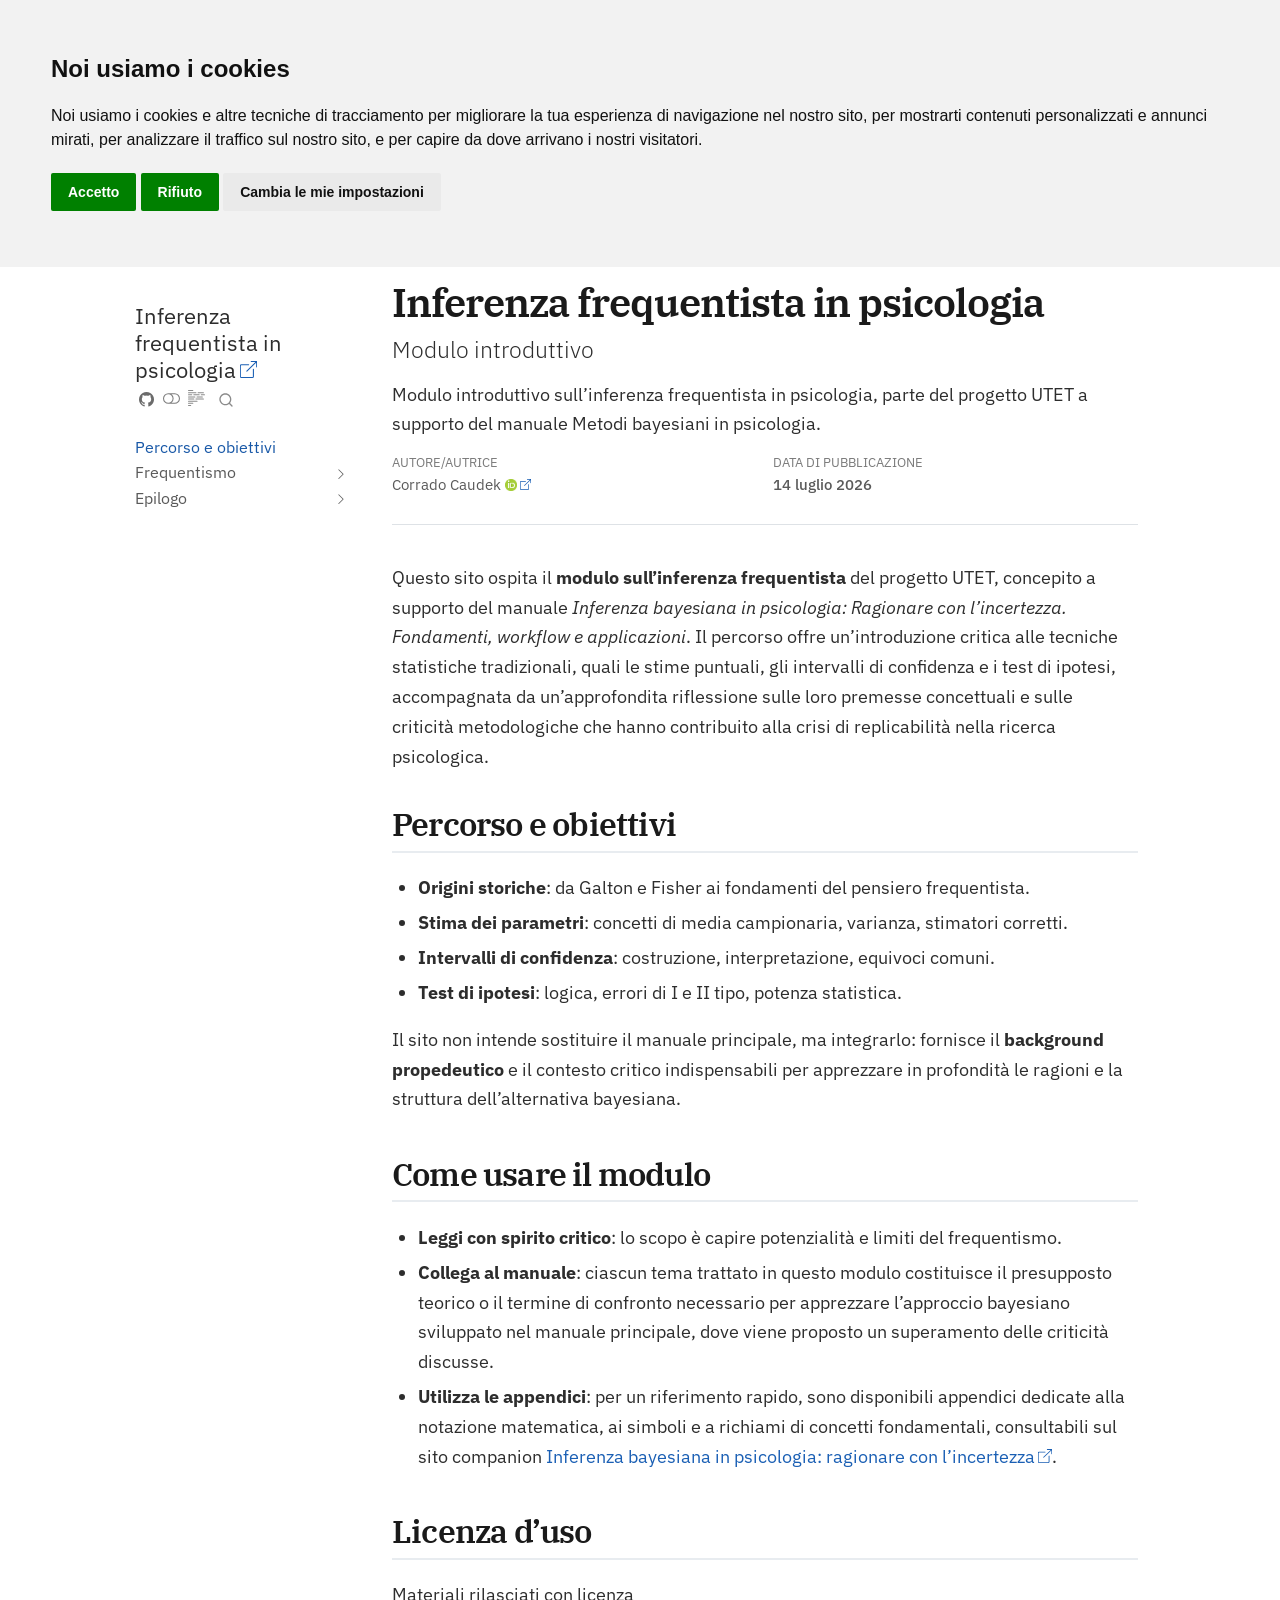
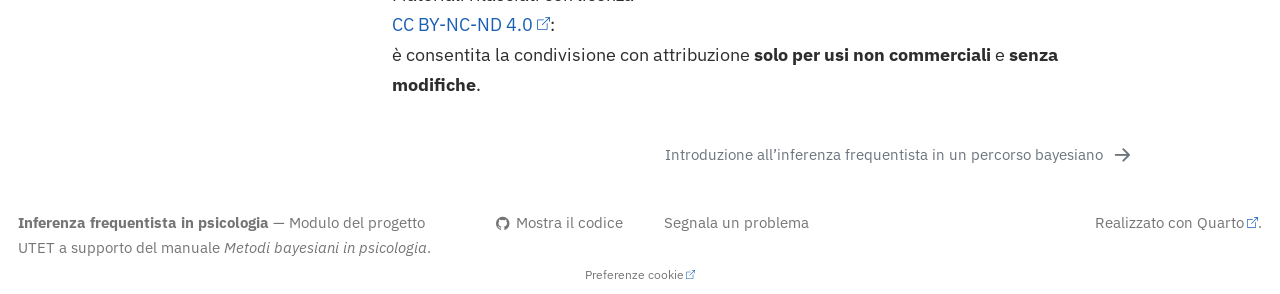
==== commit 31075c80: "Update documentation" ====
--- a/index.html
+++ b/index.html
@@ -45,14 +45,14 @@
 <script src="site_libs/quarto-html/tippy.umd.min.js"></script>
 <script src="site_libs/quarto-html/anchor.min.js"></script>
 <link href="site_libs/quarto-html/tippy.css" rel="stylesheet">
-<link href="site_libs/quarto-html/quarto-syntax-highlighting-15634bcf2e68342d4ad2dfa704d543f6.css" rel="stylesheet" class="quarto-color-scheme" id="quarto-text-highlighting-styles">
-<link href="site_libs/quarto-html/quarto-syntax-highlighting-dark-0a6b7249c26820e032cb0bd839ff02b1.css" rel="stylesheet" class="quarto-color-scheme quarto-color-alternate" id="quarto-text-highlighting-styles">
-<link href="site_libs/quarto-html/quarto-syntax-highlighting-15634bcf2e68342d4ad2dfa704d543f6.css" rel="stylesheet" class="quarto-color-scheme-extra" id="quarto-text-highlighting-styles">
+<link href="site_libs/quarto-html/quarto-syntax-highlighting-bd31b91f9ddb1a75e3744ba9797c8182.css" rel="stylesheet" class="quarto-color-scheme" id="quarto-text-highlighting-styles">
+<link href="site_libs/quarto-html/quarto-syntax-highlighting-dark-662b1d839dd28a08d17be9d78b753e45.css" rel="stylesheet" class="quarto-color-scheme quarto-color-alternate" id="quarto-text-highlighting-styles">
+<link href="site_libs/quarto-html/quarto-syntax-highlighting-bd31b91f9ddb1a75e3744ba9797c8182.css" rel="stylesheet" class="quarto-color-scheme-extra" id="quarto-text-highlighting-styles">
 <script src="site_libs/bootstrap/bootstrap.min.js"></script>
 <link href="site_libs/bootstrap/bootstrap-icons.css" rel="stylesheet">
-<link href="site_libs/bootstrap/bootstrap-5ccb035bea26c1e21f80f44cf7c27909.min.css" rel="stylesheet" append-hash="true" class="quarto-color-scheme" id="quarto-bootstrap" data-mode="light">
-<link href="site_libs/bootstrap/bootstrap-dark-aa873432a3c62897e6c2091c0d30a948.min.css" rel="stylesheet" append-hash="true" class="quarto-color-scheme quarto-color-alternate" id="quarto-bootstrap" data-mode="dark">
-<link href="site_libs/bootstrap/bootstrap-5ccb035bea26c1e21f80f44cf7c27909.min.css" rel="stylesheet" append-hash="true" class="quarto-color-scheme-extra" id="quarto-bootstrap" data-mode="light">
+<link href="site_libs/bootstrap/bootstrap-353ec92dc31bcb37568820202c74e1ec.min.css" rel="stylesheet" append-hash="true" class="quarto-color-scheme" id="quarto-bootstrap" data-mode="light">
+<link href="site_libs/bootstrap/bootstrap-dark-ca56530e1a7dc3e4b2cbddadeb71310c.min.css" rel="stylesheet" append-hash="true" class="quarto-color-scheme quarto-color-alternate" id="quarto-bootstrap" data-mode="dark">
+<link href="site_libs/bootstrap/bootstrap-353ec92dc31bcb37568820202c74e1ec.min.css" rel="stylesheet" append-hash="true" class="quarto-color-scheme-extra" id="quarto-bootstrap" data-mode="light">
 <script id="quarto-search-options" type="application/json">{
   "location": "sidebar",
   "copy-button": true,
@@ -110,7 +110,6 @@
 <style>html{ scroll-behavior: smooth; }</style>
 
 
-<link rel="stylesheet" href="style/custom.css">
 <meta property="og:title" content="Inferenza frequentista in psicologia">
 <meta property="og:description" content="Modulo introduttivo sull’inferenza frequentista in psicologia, parte del progetto UTET a supporto del manuale Metodi bayesiani in psicologia.">
 <meta property="og:image" content="https://ccaudek.github.io/utet-frequentista/[data-uri]">
@@ -350,7 +349,7 @@
           <li class="sidebar-item">
   <div class="sidebar-item-container"> 
   <a href="./chapters/frequentist_inference/introduction_frequentist_inference.html" class="sidebar-item-text sidebar-link">
- <span class="menu-text">Introduzione</span></a>
+ <span class="menu-text">Introduzione all’inferenza frequentista in un percorso bayesiano</span></a>
   </div>
 </li>
           <li class="sidebar-item">
@@ -368,19 +367,25 @@
           <li class="sidebar-item">
   <div class="sidebar-item-container"> 
   <a href="./chapters/frequentist_inference/03_conf_interv.html" class="sidebar-item-text sidebar-link">
- <span class="menu-text"><span class="chapter-number">3</span>&nbsp; <span class="chapter-title">Intervalli di fiducia</span></span></a>
+ <span class="menu-text"><span class="chapter-number">3</span>&nbsp; <span class="chapter-title">Intervalli di confidenza</span></span></a>
   </div>
 </li>
           <li class="sidebar-item">
   <div class="sidebar-item-container"> 
-  <a href="./chapters/frequentist_inference/05_test_ipotesi.html" class="sidebar-item-text sidebar-link">
- <span class="menu-text"><span class="chapter-number">4</span>&nbsp; <span class="chapter-title">Significatività statistica</span></span></a>
+  <a href="./chapters/frequentist_inference/04_test_ipotesi.html" class="sidebar-item-text sidebar-link">
+ <span class="menu-text"><span class="chapter-number">4</span>&nbsp; <span class="chapter-title">Test di ipotesi e valore-<em>p</em></span></span></a>
+  </div>
+</li>
+          <li class="sidebar-item">
+  <div class="sidebar-item-container"> 
+  <a href="./chapters/frequentist_inference/05_sample_size.html" class="sidebar-item-text sidebar-link">
+ <span class="menu-text"><span class="chapter-number">5</span>&nbsp; <span class="chapter-title">Dimensione campionaria, errore e potenza</span></span></a>
   </div>
 </li>
           <li class="sidebar-item">
   <div class="sidebar-item-container"> 
   <a href="./chapters/frequentist_inference/06_two_ind_samples.html" class="sidebar-item-text sidebar-link">
- <span class="menu-text"><span class="chapter-number">5</span>&nbsp; <span class="chapter-title">Test t di Student per campioni indipendenti</span></span></a>
+ <span class="menu-text"><span class="chapter-number">6</span>&nbsp; <span class="chapter-title">Confrontare due gruppi indipendenti</span></span></a>
   </div>
 </li>
       </ul>
@@ -396,8 +401,8 @@
       <ul id="quarto-sidebar-section-2" class="collapse list-unstyled sidebar-section depth1 ">  
           <li class="sidebar-item">
   <div class="sidebar-item-container"> 
-  <a href="./chapters/epiloque/epiloque.html" class="sidebar-item-text sidebar-link">
- <span class="menu-text"><span class="chapter-number">6</span>&nbsp; <span class="chapter-title">Considerazioni conclusive</span></span></a>
+  <a href="./chapters/epilogo/epilogo.html" class="sidebar-item-text sidebar-link">
+ <span class="menu-text"><span class="chapter-number">7</span>&nbsp; <span class="chapter-title">Considerazioni conclusive: dal controllo dell’errore all’aggiornamento delle credenze</span></span></a>
   </div>
 </li>
       </ul>
@@ -437,7 +442,7 @@
     <div>
     <div class="quarto-title-meta-heading">Data di Pubblicazione</div>
     <div class="quarto-title-meta-contents">
-      <p class="date">09 aprile 2026</p>
+      <p class="date">14 luglio 2026</p>
     </div>
   </div>
   
@@ -568,7 +573,7 @@
     }
       var localhostRegex = new RegExp(/^(?:http|https):\/\/localhost\:?[0-9]*\//);
       var mailtoRegex = new RegExp(/^mailto:/);
-        var filterRegex = new RegExp("^(?:https?:)?//ccaudek\.github\.io/utet-frequentista/");
+        var filterRegex = new RegExp("^(?:https?:)?//ccaudek\.github\.io/utet-prob/");
       var isInternal = (href) => {
           return filterRegex.test(href) || localhostRegex.test(href) || mailtoRegex.test(href);
       }
@@ -906,8 +911,8 @@
   <div class="nav-page nav-page-previous">
   </div>
   <div class="nav-page nav-page-next">
-      <a href="./chapters/frequentist_inference/introduction_frequentist_inference.html" class="pagination-link" aria-label="Introduzione">
-        <span class="nav-page-text">Introduzione</span> <i class="bi bi-arrow-right-short"></i>
+      <a href="./chapters/frequentist_inference/introduction_frequentist_inference.html" class="pagination-link" aria-label="Introduzione all'inferenza frequentista in un percorso bayesiano">
+        <span class="nav-page-text">Introduzione all’inferenza frequentista in un percorso bayesiano</span> <i class="bi bi-arrow-right-short"></i>
       </a>
   </div>
 </nav>
--- a/site_libs/quarto-html/quarto-syntax-highlighting-bd31b91f9ddb1a75e3744ba9797c8182.css
+++ b/site_libs/quarto-html/quarto-syntax-highlighting-bd31b91f9ddb1a75e3744ba9797c8182.css
@@ -0,0 +1,236 @@
+/* quarto syntax highlight colors */
+:root {
+  --quarto-hl-ot-color: #003B4F;
+  --quarto-hl-at-color: #657422;
+  --quarto-hl-ss-color: #20794D;
+  --quarto-hl-an-color: #5E5E5E;
+  --quarto-hl-fu-color: #4758AB;
+  --quarto-hl-st-color: #20794D;
+  --quarto-hl-cf-color: #003B4F;
+  --quarto-hl-op-color: #5E5E5E;
+  --quarto-hl-er-color: #AD0000;
+  --quarto-hl-bn-color: #AD0000;
+  --quarto-hl-al-color: #AD0000;
+  --quarto-hl-va-color: #111111;
+  --quarto-hl-bu-color: inherit;
+  --quarto-hl-ex-color: inherit;
+  --quarto-hl-pp-color: #AD0000;
+  --quarto-hl-in-color: #5E5E5E;
+  --quarto-hl-vs-color: #20794D;
+  --quarto-hl-wa-color: #5E5E5E;
+  --quarto-hl-do-color: #5E5E5E;
+  --quarto-hl-im-color: #00769E;
+  --quarto-hl-ch-color: #20794D;
+  --quarto-hl-dt-color: #AD0000;
+  --quarto-hl-fl-color: #AD0000;
+  --quarto-hl-co-color: #5E5E5E;
+  --quarto-hl-cv-color: #5E5E5E;
+  --quarto-hl-cn-color: #8f5902;
+  --quarto-hl-sc-color: #5E5E5E;
+  --quarto-hl-dv-color: #AD0000;
+  --quarto-hl-kw-color: #003B4F;
+}
+
+/* other quarto variables */
+:root {
+  --quarto-font-monospace: "IBM Plex Mono", ui-monospace, SFMono-Regular, Menlo, Consolas, monospace;
+}
+
+/* syntax highlight based on Pandoc's rules */
+pre > code.sourceCode > span {
+  color: #003B4F;
+}
+
+code.sourceCode > span {
+  color: #003B4F;
+}
+
+div.sourceCode,
+div.sourceCode pre.sourceCode {
+  color: #003B4F;
+}
+
+/* Normal */
+code span {
+  color: #003B4F;
+}
+
+/* Alert */
+code span.al {
+  color: #AD0000;
+  font-style: inherit;
+}
+
+/* Annotation */
+code span.an {
+  color: #5E5E5E;
+  font-style: inherit;
+}
+
+/* Attribute */
+code span.at {
+  color: #657422;
+  font-style: inherit;
+}
+
+/* BaseN */
+code span.bn {
+  color: #AD0000;
+  font-style: inherit;
+}
+
+/* BuiltIn */
+code span.bu {
+  font-style: inherit;
+}
+
+/* ControlFlow */
+code span.cf {
+  color: #003B4F;
+  font-weight: bold;
+  font-style: inherit;
+}
+
+/* Char */
+code span.ch {
+  color: #20794D;
+  font-style: inherit;
+}
+
+/* Constant */
+code span.cn {
+  color: #8f5902;
+  font-style: inherit;
+}
+
+/* Comment */
+code span.co {
+  color: #5E5E5E;
+  font-style: inherit;
+}
+
+/* CommentVar */
+code span.cv {
+  color: #5E5E5E;
+  font-style: italic;
+}
+
+/* Documentation */
+code span.do {
+  color: #5E5E5E;
+  font-style: italic;
+}
+
+/* DataType */
+code span.dt {
+  color: #AD0000;
+  font-style: inherit;
+}
+
+/* DecVal */
+code span.dv {
+  color: #AD0000;
+  font-style: inherit;
+}
+
+/* Error */
+code span.er {
+  color: #AD0000;
+  font-style: inherit;
+}
+
+/* Extension */
+code span.ex {
+  font-style: inherit;
+}
+
+/* Float */
+code span.fl {
+  color: #AD0000;
+  font-style: inherit;
+}
+
+/* Function */
+code span.fu {
+  color: #4758AB;
+  font-style: inherit;
+}
+
+/* Import */
+code span.im {
+  color: #00769E;
+  font-style: inherit;
+}
+
+/* Information */
+code span.in {
+  color: #5E5E5E;
+  font-style: inherit;
+}
+
+/* Keyword */
+code span.kw {
+  color: #003B4F;
+  font-weight: bold;
+  font-style: inherit;
+}
+
+/* Operator */
+code span.op {
+  color: #5E5E5E;
+  font-style: inherit;
+}
+
+/* Other */
+code span.ot {
+  color: #003B4F;
+  font-style: inherit;
+}
+
+/* Preprocessor */
+code span.pp {
+  color: #AD0000;
+  font-style: inherit;
+}
+
+/* SpecialChar */
+code span.sc {
+  color: #5E5E5E;
+  font-style: inherit;
+}
+
+/* SpecialString */
+code span.ss {
+  color: #20794D;
+  font-style: inherit;
+}
+
+/* String */
+code span.st {
+  color: #20794D;
+  font-style: inherit;
+}
+
+/* Variable */
+code span.va {
+  color: #111111;
+  font-style: inherit;
+}
+
+/* VerbatimString */
+code span.vs {
+  color: #20794D;
+  font-style: inherit;
+}
+
+/* Warning */
+code span.wa {
+  color: #5E5E5E;
+  font-style: italic;
+}
+
+.prevent-inlining {
+  content: "</";
+}
+
+/*# sourceMappingURL=dfe27f4c7e136c2dee9ac05e0b2ef197.css.map */
--- a/site_libs/quarto-html/quarto-syntax-highlighting-dark-662b1d839dd28a08d17be9d78b753e45.css
+++ b/site_libs/quarto-html/quarto-syntax-highlighting-dark-662b1d839dd28a08d17be9d78b753e45.css
@@ -0,0 +1,219 @@
+/* quarto syntax highlight colors */
+:root {
+  --quarto-hl-al-color: #f07178;
+  --quarto-hl-an-color: #d4d0ab;
+  --quarto-hl-at-color: #00e0e0;
+  --quarto-hl-bn-color: #d4d0ab;
+  --quarto-hl-bu-color: #abe338;
+  --quarto-hl-ch-color: #abe338;
+  --quarto-hl-co-color: #f8f8f2;
+  --quarto-hl-cv-color: #ffd700;
+  --quarto-hl-cn-color: #ffd700;
+  --quarto-hl-cf-color: #ffa07a;
+  --quarto-hl-dt-color: #ffa07a;
+  --quarto-hl-dv-color: #d4d0ab;
+  --quarto-hl-do-color: #f8f8f2;
+  --quarto-hl-er-color: #f07178;
+  --quarto-hl-ex-color: #00e0e0;
+  --quarto-hl-fl-color: #d4d0ab;
+  --quarto-hl-fu-color: #ffa07a;
+  --quarto-hl-im-color: #abe338;
+  --quarto-hl-in-color: #d4d0ab;
+  --quarto-hl-kw-color: #ffa07a;
+  --quarto-hl-op-color: #ffa07a;
+  --quarto-hl-ot-color: #00e0e0;
+  --quarto-hl-pp-color: #dcc6e0;
+  --quarto-hl-re-color: #00e0e0;
+  --quarto-hl-sc-color: #abe338;
+  --quarto-hl-ss-color: #abe338;
+  --quarto-hl-st-color: #abe338;
+  --quarto-hl-va-color: #00e0e0;
+  --quarto-hl-vs-color: #abe338;
+  --quarto-hl-wa-color: #dcc6e0;
+}
+
+/* other quarto variables */
+:root {
+  --quarto-font-monospace: "IBM Plex Mono", ui-monospace, SFMono-Regular, Menlo, Consolas, monospace;
+}
+
+/* syntax highlight based on Pandoc's rules */
+pre > code.sourceCode > span {
+  color: #f8f8f2;
+}
+
+code.sourceCode > span {
+  color: #f8f8f2;
+}
+
+div.sourceCode,
+div.sourceCode pre.sourceCode {
+  color: #f8f8f2;
+}
+
+/* Normal */
+code span {
+  color: #f8f8f2;
+}
+
+/* Alert */
+code span.al {
+  color: #f07178;
+}
+
+/* Annotation */
+code span.an {
+  color: #d4d0ab;
+}
+
+/* Attribute */
+code span.at {
+  color: #00e0e0;
+}
+
+/* BaseN */
+code span.bn {
+  color: #d4d0ab;
+}
+
+/* BuiltIn */
+code span.bu {
+  color: #abe338;
+}
+
+/* ControlFlow */
+code span.cf {
+  font-weight: bold;
+  color: #ffa07a;
+}
+
+/* Char */
+code span.ch {
+  color: #abe338;
+}
+
+/* Constant */
+code span.cn {
+  color: #ffd700;
+}
+
+/* Comment */
+code span.co {
+  font-style: italic;
+  color: #f8f8f2;
+}
+
+/* CommentVar */
+code span.cv {
+  color: #ffd700;
+}
+
+/* Documentation */
+code span.do {
+  color: #f8f8f2;
+}
+
+/* DataType */
+code span.dt {
+  color: #ffa07a;
+}
+
+/* DecVal */
+code span.dv {
+  color: #d4d0ab;
+}
+
+/* Error */
+code span.er {
+  color: #f07178;
+  text-decoration: underline;
+}
+
+/* Extension */
+code span.ex {
+  font-weight: bold;
+  color: #00e0e0;
+}
+
+/* Float */
+code span.fl {
+  color: #d4d0ab;
+}
+
+/* Function */
+code span.fu {
+  color: #ffa07a;
+}
+
+/* Import */
+code span.im {
+  color: #abe338;
+}
+
+/* Information */
+code span.in {
+  color: #d4d0ab;
+}
+
+/* Keyword */
+code span.kw {
+  font-weight: bold;
+  color: #ffa07a;
+}
+
+/* Operator */
+code span.op {
+  color: #ffa07a;
+}
+
+/* Other */
+code span.ot {
+  color: #00e0e0;
+}
+
+/* Preprocessor */
+code span.pp {
+  color: #dcc6e0;
+}
+
+/* RegionMarker */
+code span.re {
+  background-color: #f8f8f2;
+  color: #00e0e0;
+}
+
+/* SpecialChar */
+code span.sc {
+  color: #abe338;
+}
+
+/* SpecialString */
+code span.ss {
+  color: #abe338;
+}
+
+/* String */
+code span.st {
+  color: #abe338;
+}
+
+/* Variable */
+code span.va {
+  color: #00e0e0;
+}
+
+/* VerbatimString */
+code span.vs {
+  color: #abe338;
+}
+
+/* Warning */
+code span.wa {
+  color: #dcc6e0;
+}
+
+.prevent-inlining {
+  content: "</";
+}
+
+/*# sourceMappingURL=a28b28bc4bcc7c9da6e4a0a9de4b6f16.css.map */
--- a/site_libs/quarto-html/quarto-syntax-highlighting-bd31b91f9ddb1a75e3744ba9797c8182.css
+++ b/site_libs/quarto-html/quarto-syntax-highlighting-bd31b91f9ddb1a75e3744ba9797c8182.css
@@ -0,0 +1,236 @@
+/* quarto syntax highlight colors */
+:root {
+  --quarto-hl-ot-color: #003B4F;
+  --quarto-hl-at-color: #657422;
+  --quarto-hl-ss-color: #20794D;
+  --quarto-hl-an-color: #5E5E5E;
+  --quarto-hl-fu-color: #4758AB;
+  --quarto-hl-st-color: #20794D;
+  --quarto-hl-cf-color: #003B4F;
+  --quarto-hl-op-color: #5E5E5E;
+  --quarto-hl-er-color: #AD0000;
+  --quarto-hl-bn-color: #AD0000;
+  --quarto-hl-al-color: #AD0000;
+  --quarto-hl-va-color: #111111;
+  --quarto-hl-bu-color: inherit;
+  --quarto-hl-ex-color: inherit;
+  --quarto-hl-pp-color: #AD0000;
+  --quarto-hl-in-color: #5E5E5E;
+  --quarto-hl-vs-color: #20794D;
+  --quarto-hl-wa-color: #5E5E5E;
+  --quarto-hl-do-color: #5E5E5E;
+  --quarto-hl-im-color: #00769E;
+  --quarto-hl-ch-color: #20794D;
+  --quarto-hl-dt-color: #AD0000;
+  --quarto-hl-fl-color: #AD0000;
+  --quarto-hl-co-color: #5E5E5E;
+  --quarto-hl-cv-color: #5E5E5E;
+  --quarto-hl-cn-color: #8f5902;
+  --quarto-hl-sc-color: #5E5E5E;
+  --quarto-hl-dv-color: #AD0000;
+  --quarto-hl-kw-color: #003B4F;
+}
+
+/* other quarto variables */
+:root {
+  --quarto-font-monospace: "IBM Plex Mono", ui-monospace, SFMono-Regular, Menlo, Consolas, monospace;
+}
+
+/* syntax highlight based on Pandoc's rules */
+pre > code.sourceCode > span {
+  color: #003B4F;
+}
+
+code.sourceCode > span {
+  color: #003B4F;
+}
+
+div.sourceCode,
+div.sourceCode pre.sourceCode {
+  color: #003B4F;
+}
+
+/* Normal */
+code span {
+  color: #003B4F;
+}
+
+/* Alert */
+code span.al {
+  color: #AD0000;
+  font-style: inherit;
+}
+
+/* Annotation */
+code span.an {
+  color: #5E5E5E;
+  font-style: inherit;
+}
+
+/* Attribute */
+code span.at {
+  color: #657422;
+  font-style: inherit;
+}
+
+/* BaseN */
+code span.bn {
+  color: #AD0000;
+  font-style: inherit;
+}
+
+/* BuiltIn */
+code span.bu {
+  font-style: inherit;
+}
+
+/* ControlFlow */
+code span.cf {
+  color: #003B4F;
+  font-weight: bold;
+  font-style: inherit;
+}
+
+/* Char */
+code span.ch {
+  color: #20794D;
+  font-style: inherit;
+}
+
+/* Constant */
+code span.cn {
+  color: #8f5902;
+  font-style: inherit;
+}
+
+/* Comment */
+code span.co {
+  color: #5E5E5E;
+  font-style: inherit;
+}
+
+/* CommentVar */
+code span.cv {
+  color: #5E5E5E;
+  font-style: italic;
+}
+
+/* Documentation */
+code span.do {
+  color: #5E5E5E;
+  font-style: italic;
+}
+
+/* DataType */
+code span.dt {
+  color: #AD0000;
+  font-style: inherit;
+}
+
+/* DecVal */
+code span.dv {
+  color: #AD0000;
+  font-style: inherit;
+}
+
+/* Error */
+code span.er {
+  color: #AD0000;
+  font-style: inherit;
+}
+
+/* Extension */
+code span.ex {
+  font-style: inherit;
+}
+
+/* Float */
+code span.fl {
+  color: #AD0000;
+  font-style: inherit;
+}
+
+/* Function */
+code span.fu {
+  color: #4758AB;
+  font-style: inherit;
+}
+
+/* Import */
+code span.im {
+  color: #00769E;
+  font-style: inherit;
+}
+
+/* Information */
+code span.in {
+  color: #5E5E5E;
+  font-style: inherit;
+}
+
+/* Keyword */
+code span.kw {
+  color: #003B4F;
+  font-weight: bold;
+  font-style: inherit;
+}
+
+/* Operator */
+code span.op {
+  color: #5E5E5E;
+  font-style: inherit;
+}
+
+/* Other */
+code span.ot {
+  color: #003B4F;
+  font-style: inherit;
+}
+
+/* Preprocessor */
+code span.pp {
+  color: #AD0000;
+  font-style: inherit;
+}
+
+/* SpecialChar */
+code span.sc {
+  color: #5E5E5E;
+  font-style: inherit;
+}
+
+/* SpecialString */
+code span.ss {
+  color: #20794D;
+  font-style: inherit;
+}
+
+/* String */
+code span.st {
+  color: #20794D;
+  font-style: inherit;
+}
+
+/* Variable */
+code span.va {
+  color: #111111;
+  font-style: inherit;
+}
+
+/* VerbatimString */
+code span.vs {
+  color: #20794D;
+  font-style: inherit;
+}
+
+/* Warning */
+code span.wa {
+  color: #5E5E5E;
+  font-style: italic;
+}
+
+.prevent-inlining {
+  content: "</";
+}
+
+/*# sourceMappingURL=dfe27f4c7e136c2dee9ac05e0b2ef197.css.map */
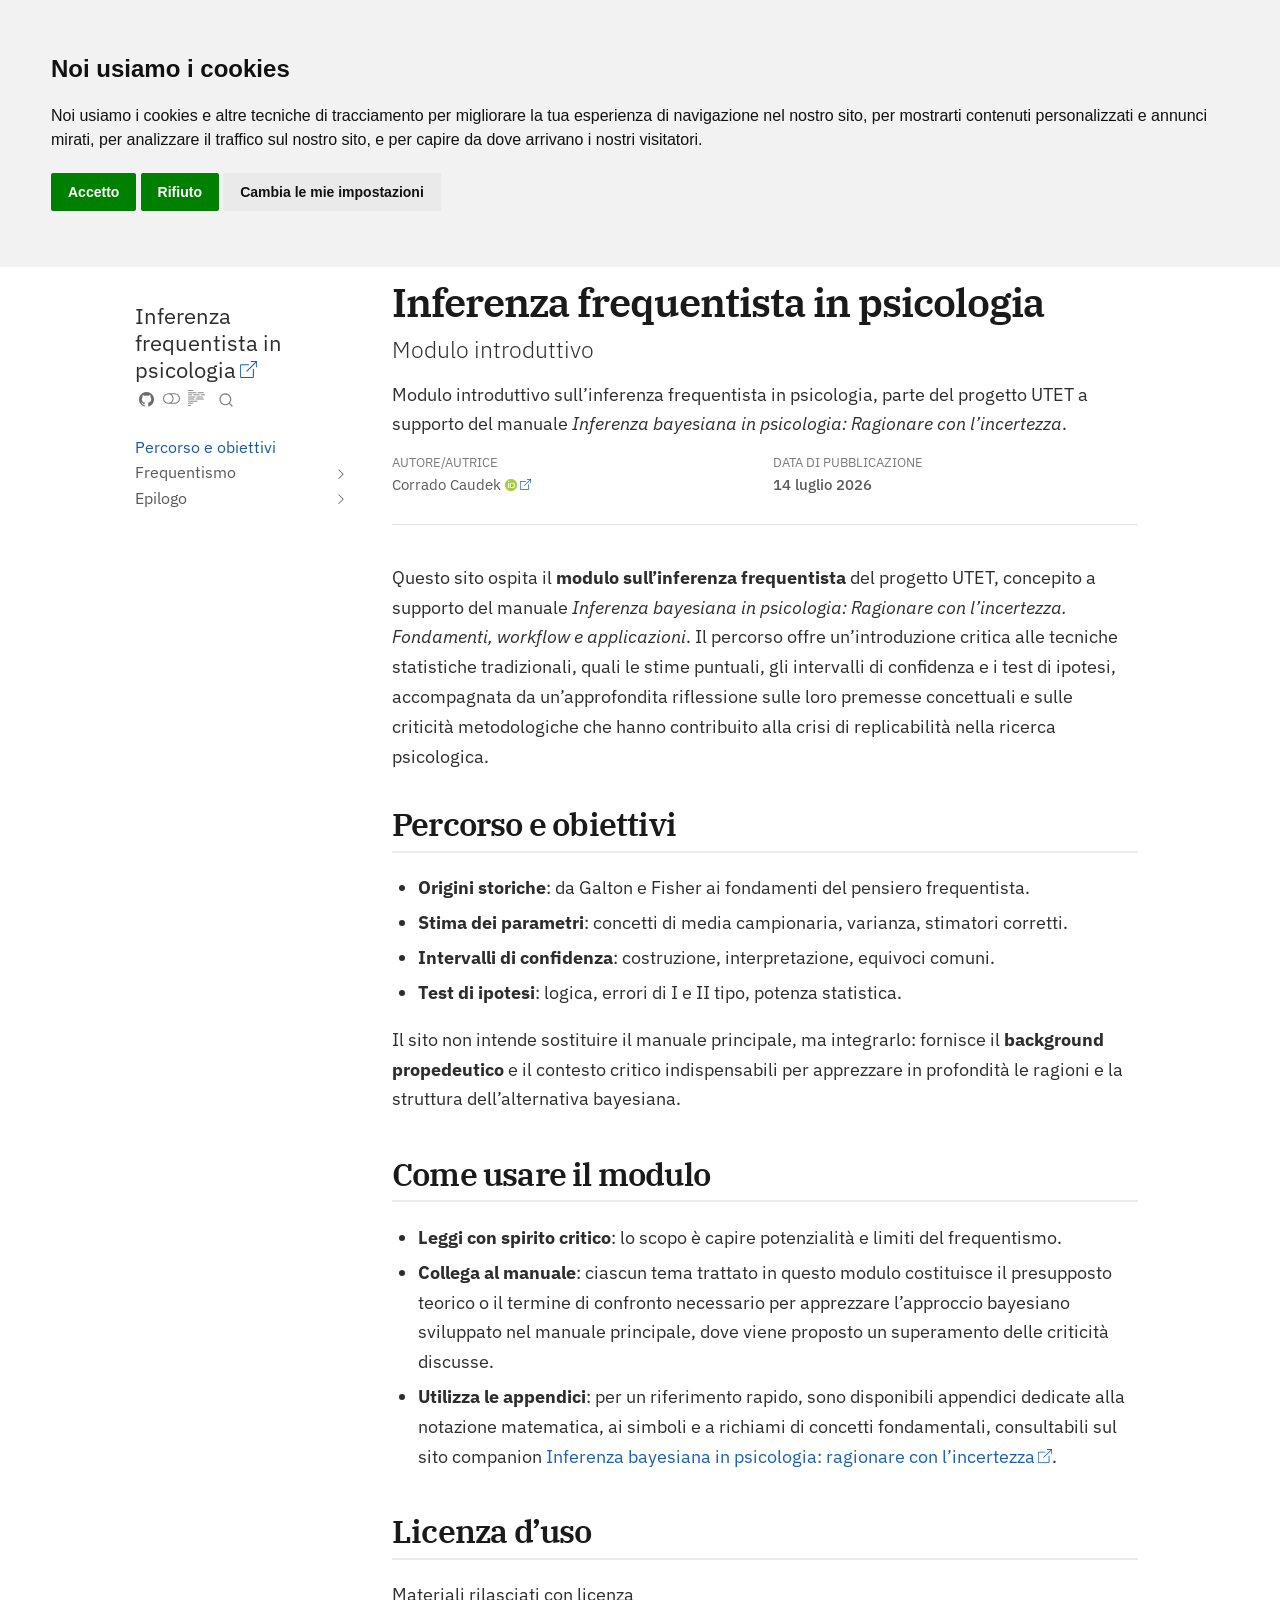
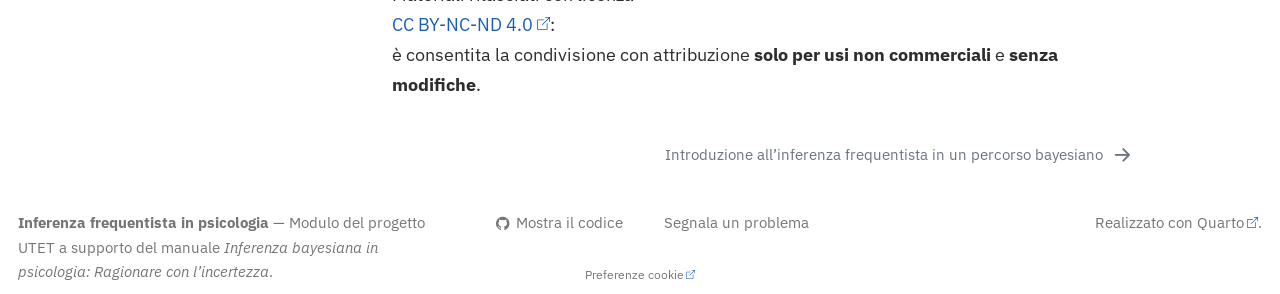
==== commit fd54f176: "Update documentation" ====
--- a/index.html
+++ b/index.html
@@ -7,7 +7,7 @@
 <meta name="viewport" content="width=device-width, initial-scale=1.0, user-scalable=yes">
 
 <meta name="author" content="Corrado Caudek">
-<meta name="description" content="Modulo introduttivo sull’inferenza frequentista in psicologia, parte del progetto UTET a supporto del manuale Metodi bayesiani in psicologia.">
+<meta name="description" content="Modulo introduttivo sull’inferenza frequentista in psicologia, parte del progetto UTET a supporto del manuale Inferenza bayesiana in psicologia: Ragionare con l’incertezza.">
 
 <title>Inferenza frequentista in psicologia</title>
 <style>
@@ -36,7 +36,6 @@
 <script src="site_libs/quarto-search/quarto-search.js"></script>
 <meta name="quarto:offset" content="./">
 <link href="./chapters/frequentist_inference/introduction_frequentist_inference.html" rel="next">
-<link href="./style/gauss.png" rel="icon" type="image/png">
 <script src="site_libs/cookie-consent/cookie-consent.js"></script>
 <link href="site_libs/cookie-consent/cookie-consent.css" rel="stylesheet">
 <script src="site_libs/quarto-html/quarto.js" type="module"></script>
@@ -51,7 +50,7 @@
 <script src="site_libs/bootstrap/bootstrap.min.js"></script>
 <link href="site_libs/bootstrap/bootstrap-icons.css" rel="stylesheet">
 <link href="site_libs/bootstrap/bootstrap-353ec92dc31bcb37568820202c74e1ec.min.css" rel="stylesheet" append-hash="true" class="quarto-color-scheme" id="quarto-bootstrap" data-mode="light">
-<link href="site_libs/bootstrap/bootstrap-dark-ca56530e1a7dc3e4b2cbddadeb71310c.min.css" rel="stylesheet" append-hash="true" class="quarto-color-scheme quarto-color-alternate" id="quarto-bootstrap" data-mode="dark">
+<link href="site_libs/bootstrap/bootstrap-dark-dde258841ab64df460dbb5600124b771.min.css" rel="stylesheet" append-hash="true" class="quarto-color-scheme quarto-color-alternate" id="quarto-bootstrap" data-mode="dark">
 <link href="site_libs/bootstrap/bootstrap-353ec92dc31bcb37568820202c74e1ec.min.css" rel="stylesheet" append-hash="true" class="quarto-color-scheme-extra" id="quarto-bootstrap" data-mode="light">
 <script id="quarto-search-options" type="application/json">{
   "location": "sidebar",
@@ -111,11 +110,11 @@
 
 
 <meta property="og:title" content="Inferenza frequentista in psicologia">
-<meta property="og:description" content="Modulo introduttivo sull’inferenza frequentista in psicologia, parte del progetto UTET a supporto del manuale Metodi bayesiani in psicologia.">
+<meta property="og:description" content="Modulo introduttivo sull’inferenza frequentista in psicologia, parte del progetto UTET a supporto del manuale Inferenza bayesiana in psicologia: Ragionare con l’incertezza.">
 <meta property="og:image" content="https://ccaudek.github.io/utet-frequentista/[data-uri]">
 <meta property="og:site_name" content="Inferenza frequentista in psicologia">
 <meta name="twitter:title" content="Inferenza frequentista in psicologia">
-<meta name="twitter:description" content="Modulo introduttivo sull’inferenza frequentista in psicologia, parte del progetto UTET a supporto del manuale Metodi bayesiani in psicologia.">
+<meta name="twitter:description" content="Modulo introduttivo sull’inferenza frequentista in psicologia, parte del progetto UTET a supporto del manuale Inferenza bayesiana in psicologia: Ragionare con l’incertezza.">
 <meta name="twitter:image" content="https://ccaudek.github.io/utet-frequentista/[data-uri]">
 <meta name="twitter:card" content="summary_large_image">
 <link rel="canonical" href="https://ccaudek.github.io/utet-frequentista/">
@@ -425,7 +424,7 @@
 
 <div>
   <div class="description">
-    Modulo introduttivo sull’inferenza frequentista in psicologia, parte del progetto UTET a supporto del manuale Metodi bayesiani in psicologia.
+    Modulo introduttivo sull’inferenza frequentista in psicologia, parte del progetto UTET a supporto del manuale <em>Inferenza bayesiana in psicologia: Ragionare con l’incertezza</em>.
   </div>
 </div>
 
@@ -920,7 +919,7 @@
 <footer class="footer">
   <div class="nav-footer">
     <div class="nav-footer-left">
-<p><strong>Inferenza frequentista in psicologia</strong> — Modulo del progetto UTET a supporto del manuale <em>Metodi bayesiani in psicologia</em>.</p>
+<p><strong>Inferenza frequentista in psicologia</strong> — Modulo del progetto UTET a supporto del manuale <em>Inferenza bayesiana in psicologia: Ragionare con l’incertezza</em>.</p>
 </div>   
     <div class="nav-footer-center">
 
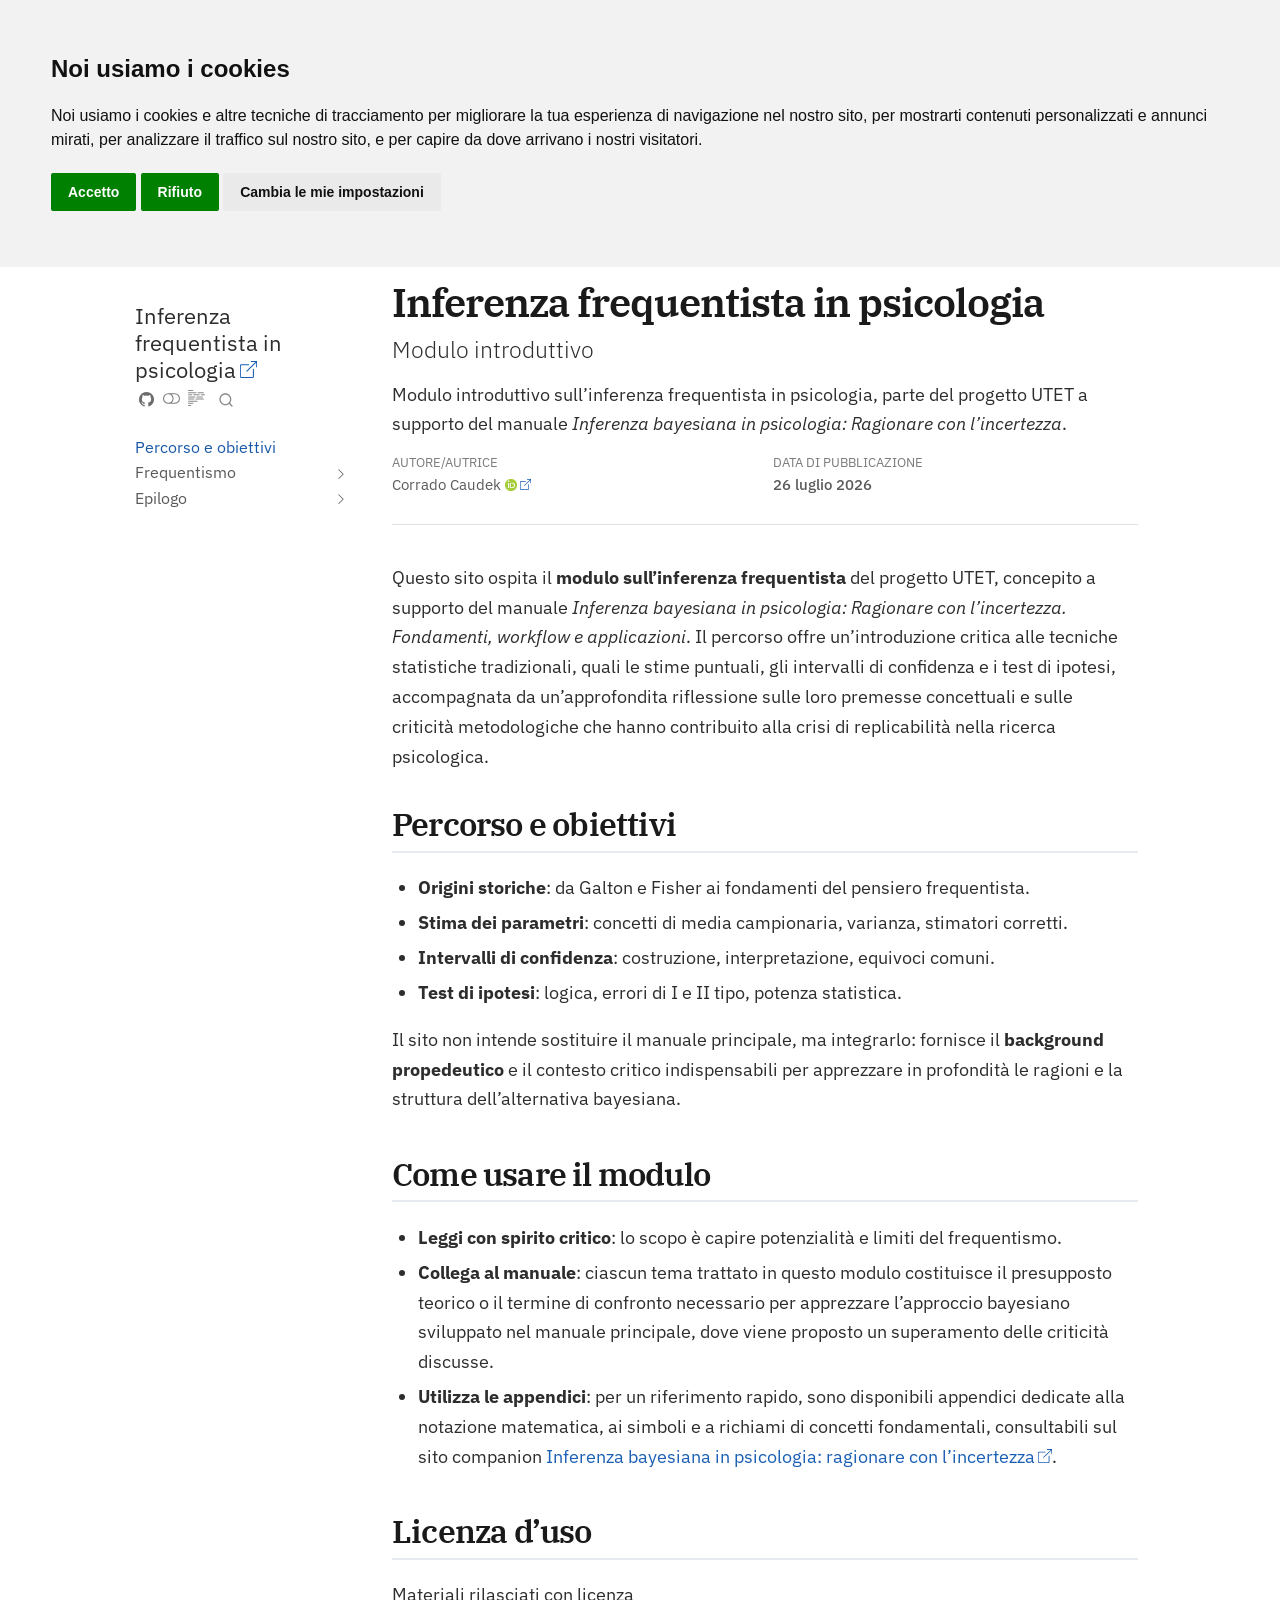
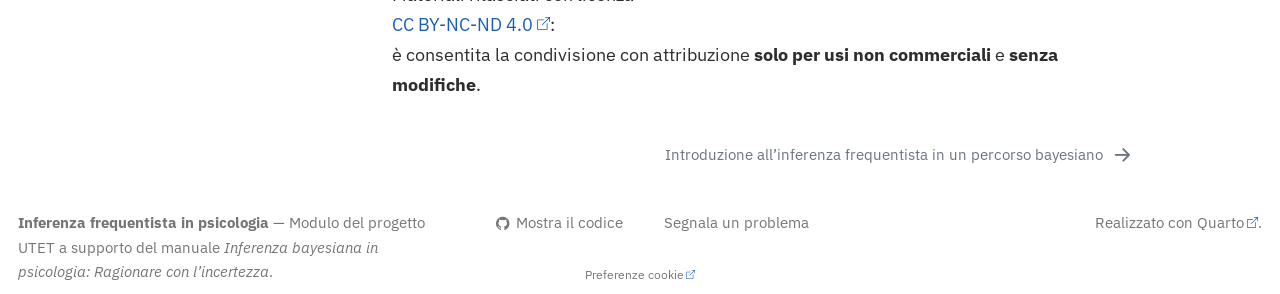
==== commit 129d236d: "Update documentation" ====
--- a/index.html
+++ b/index.html
@@ -378,7 +378,7 @@
           <li class="sidebar-item">
   <div class="sidebar-item-container"> 
   <a href="./chapters/frequentist_inference/05_sample_size.html" class="sidebar-item-text sidebar-link">
- <span class="menu-text"><span class="chapter-number">5</span>&nbsp; <span class="chapter-title">Dimensione campionaria, errore e potenza</span></span></a>
+ <span class="menu-text"><span class="chapter-number">5</span>&nbsp; <span class="chapter-title">Dimensione campionaria, precisione e potenza</span></span></a>
   </div>
 </li>
           <li class="sidebar-item">
@@ -401,7 +401,7 @@
           <li class="sidebar-item">
   <div class="sidebar-item-container"> 
   <a href="./chapters/epilogo/epilogo.html" class="sidebar-item-text sidebar-link">
- <span class="menu-text"><span class="chapter-number">7</span>&nbsp; <span class="chapter-title">Considerazioni conclusive: dal controllo dell’errore all’aggiornamento delle credenze</span></span></a>
+ <span class="menu-text">Conclusioni</span></a>
   </div>
 </li>
       </ul>
@@ -441,7 +441,7 @@
     <div>
     <div class="quarto-title-meta-heading">Data di Pubblicazione</div>
     <div class="quarto-title-meta-contents">
-      <p class="date">14 luglio 2026</p>
+      <p class="date">26 luglio 2026</p>
     </div>
   </div>
   
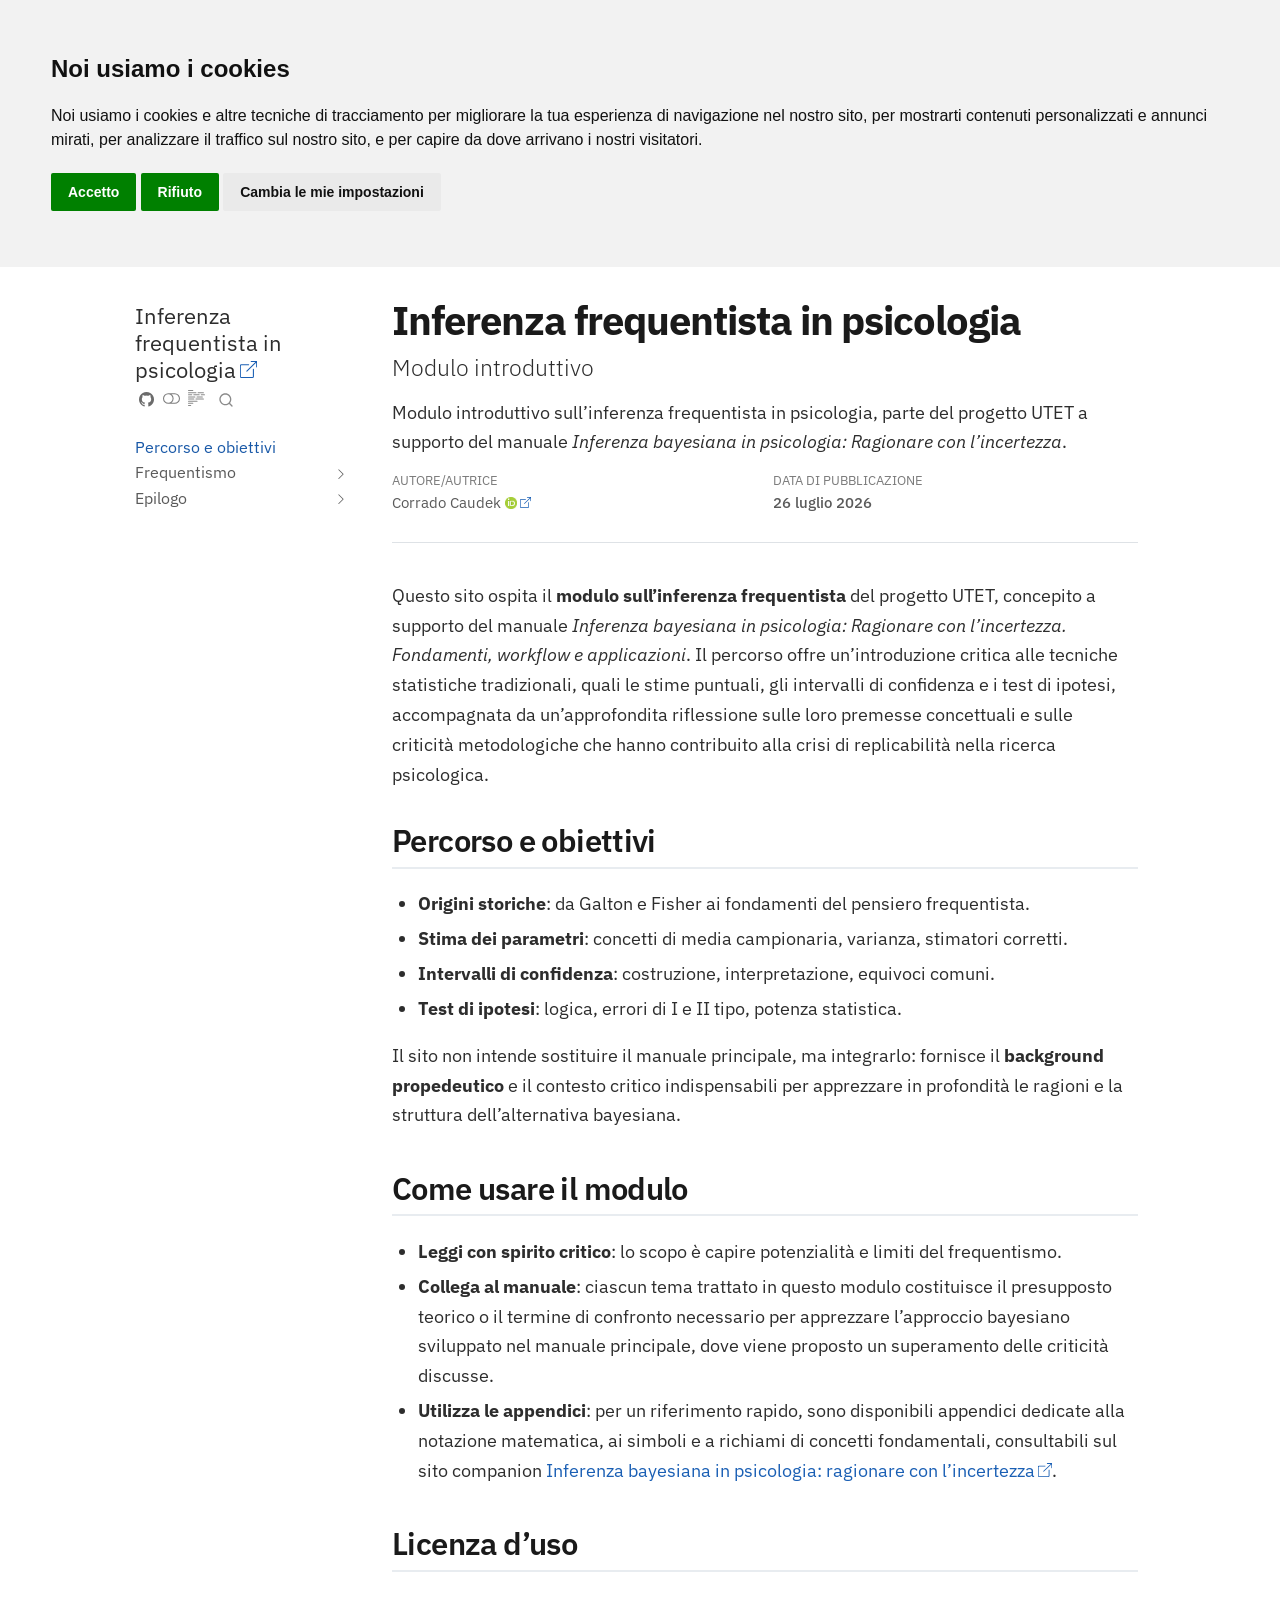
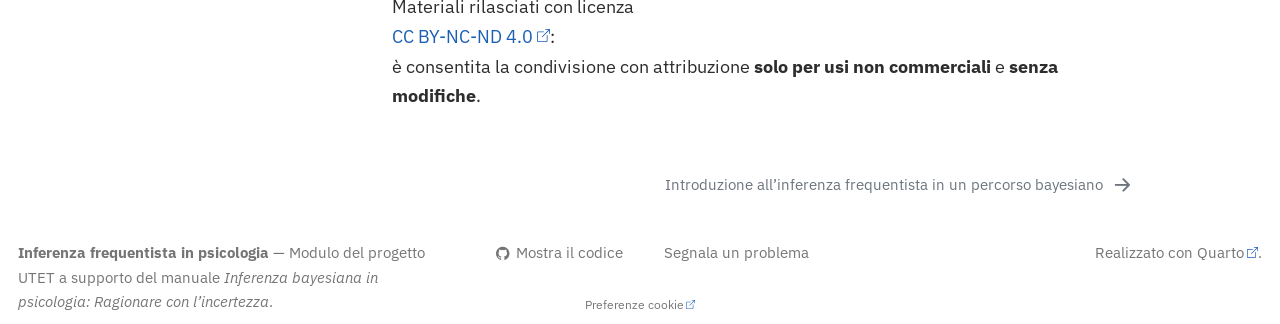
==== commit f3412f12: "Update documentation" ====
--- a/index.html
+++ b/index.html
@@ -49,9 +49,9 @@
 <link href="site_libs/quarto-html/quarto-syntax-highlighting-bd31b91f9ddb1a75e3744ba9797c8182.css" rel="stylesheet" class="quarto-color-scheme-extra" id="quarto-text-highlighting-styles">
 <script src="site_libs/bootstrap/bootstrap.min.js"></script>
 <link href="site_libs/bootstrap/bootstrap-icons.css" rel="stylesheet">
-<link href="site_libs/bootstrap/bootstrap-353ec92dc31bcb37568820202c74e1ec.min.css" rel="stylesheet" append-hash="true" class="quarto-color-scheme" id="quarto-bootstrap" data-mode="light">
-<link href="site_libs/bootstrap/bootstrap-dark-dde258841ab64df460dbb5600124b771.min.css" rel="stylesheet" append-hash="true" class="quarto-color-scheme quarto-color-alternate" id="quarto-bootstrap" data-mode="dark">
-<link href="site_libs/bootstrap/bootstrap-353ec92dc31bcb37568820202c74e1ec.min.css" rel="stylesheet" append-hash="true" class="quarto-color-scheme-extra" id="quarto-bootstrap" data-mode="light">
+<link href="site_libs/bootstrap/bootstrap-53264a22b0443984ee448b2ff0c6d8df.min.css" rel="stylesheet" append-hash="true" class="quarto-color-scheme" id="quarto-bootstrap" data-mode="light">
+<link href="site_libs/bootstrap/bootstrap-dark-60290a63818ba04bbebcabda62d8ea0d.min.css" rel="stylesheet" append-hash="true" class="quarto-color-scheme quarto-color-alternate" id="quarto-bootstrap" data-mode="dark">
+<link href="site_libs/bootstrap/bootstrap-53264a22b0443984ee448b2ff0c6d8df.min.css" rel="stylesheet" append-hash="true" class="quarto-color-scheme-extra" id="quarto-bootstrap" data-mode="light">
 <script id="quarto-search-options" type="application/json">{
   "location": "sidebar",
   "copy-button": true,
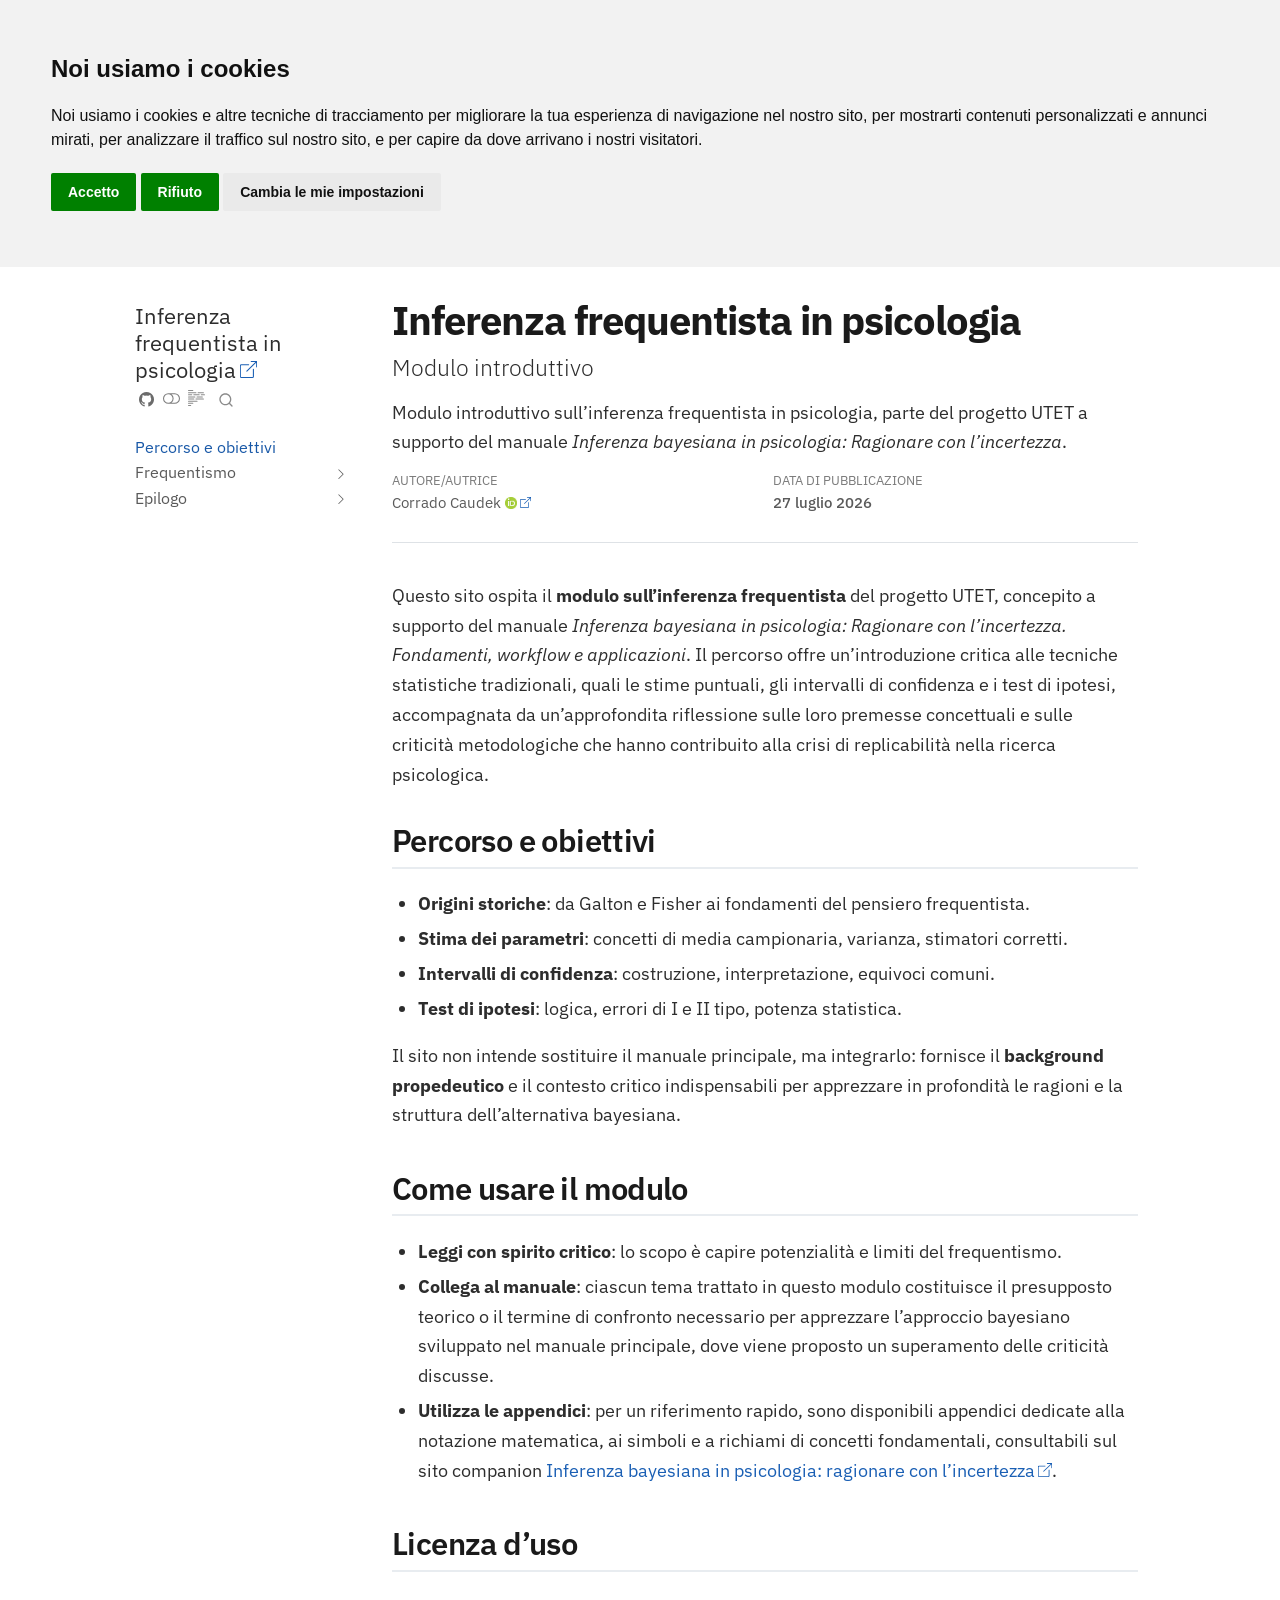
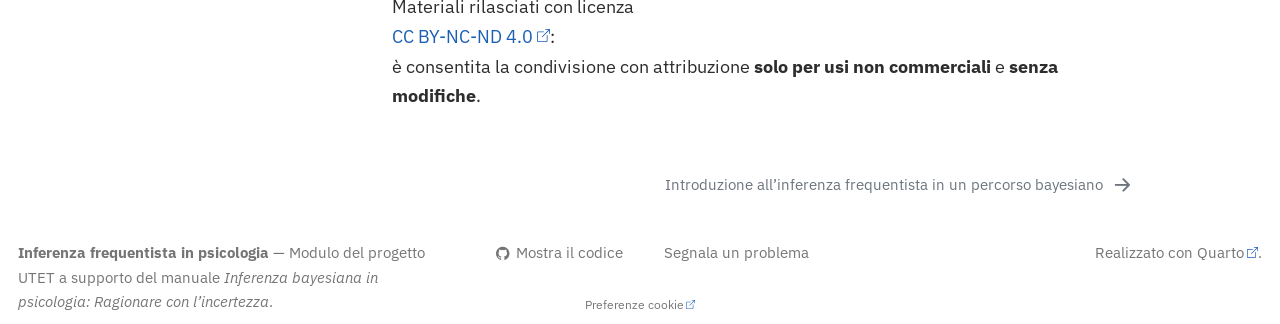
==== commit 14260291: "Update documentation" ====
--- a/index.html
+++ b/index.html
@@ -441,7 +441,7 @@
     <div>
     <div class="quarto-title-meta-heading">Data di Pubblicazione</div>
     <div class="quarto-title-meta-contents">
-      <p class="date">26 luglio 2026</p>
+      <p class="date">27 luglio 2026</p>
     </div>
   </div>
   
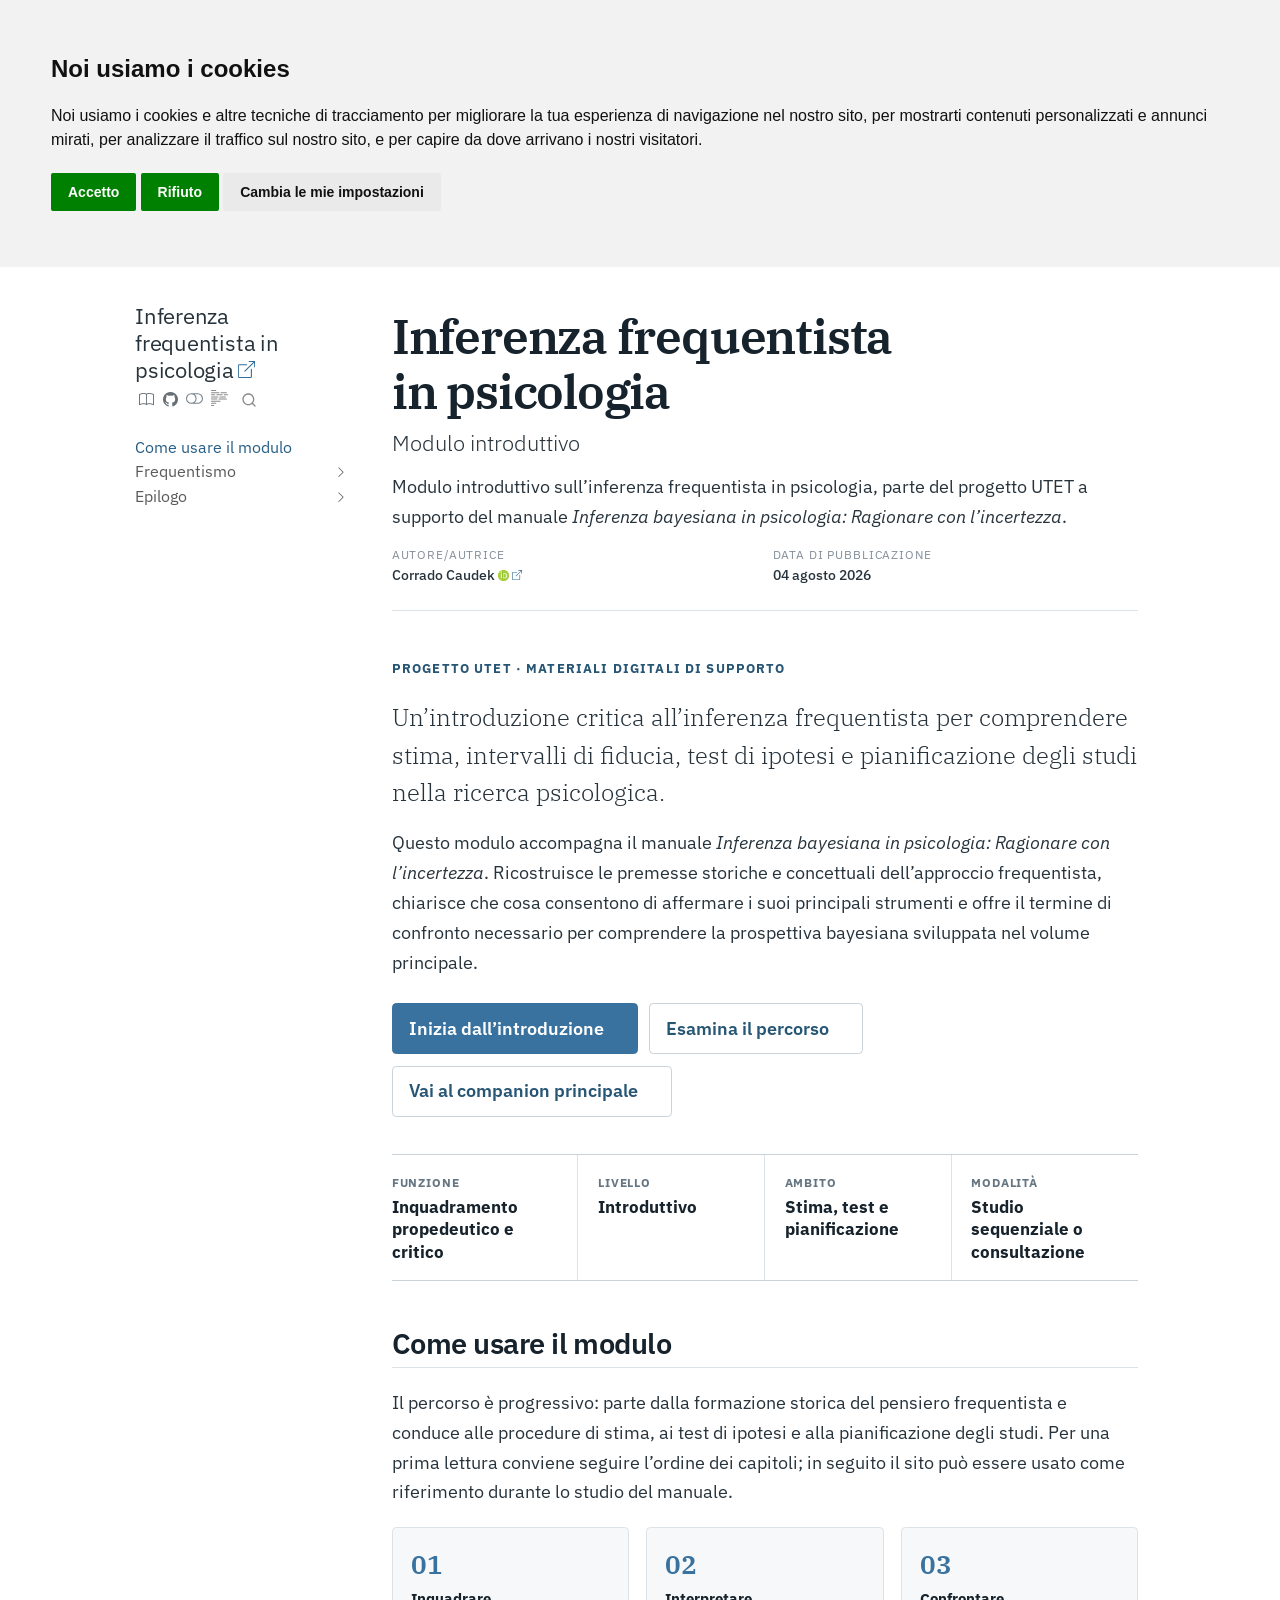
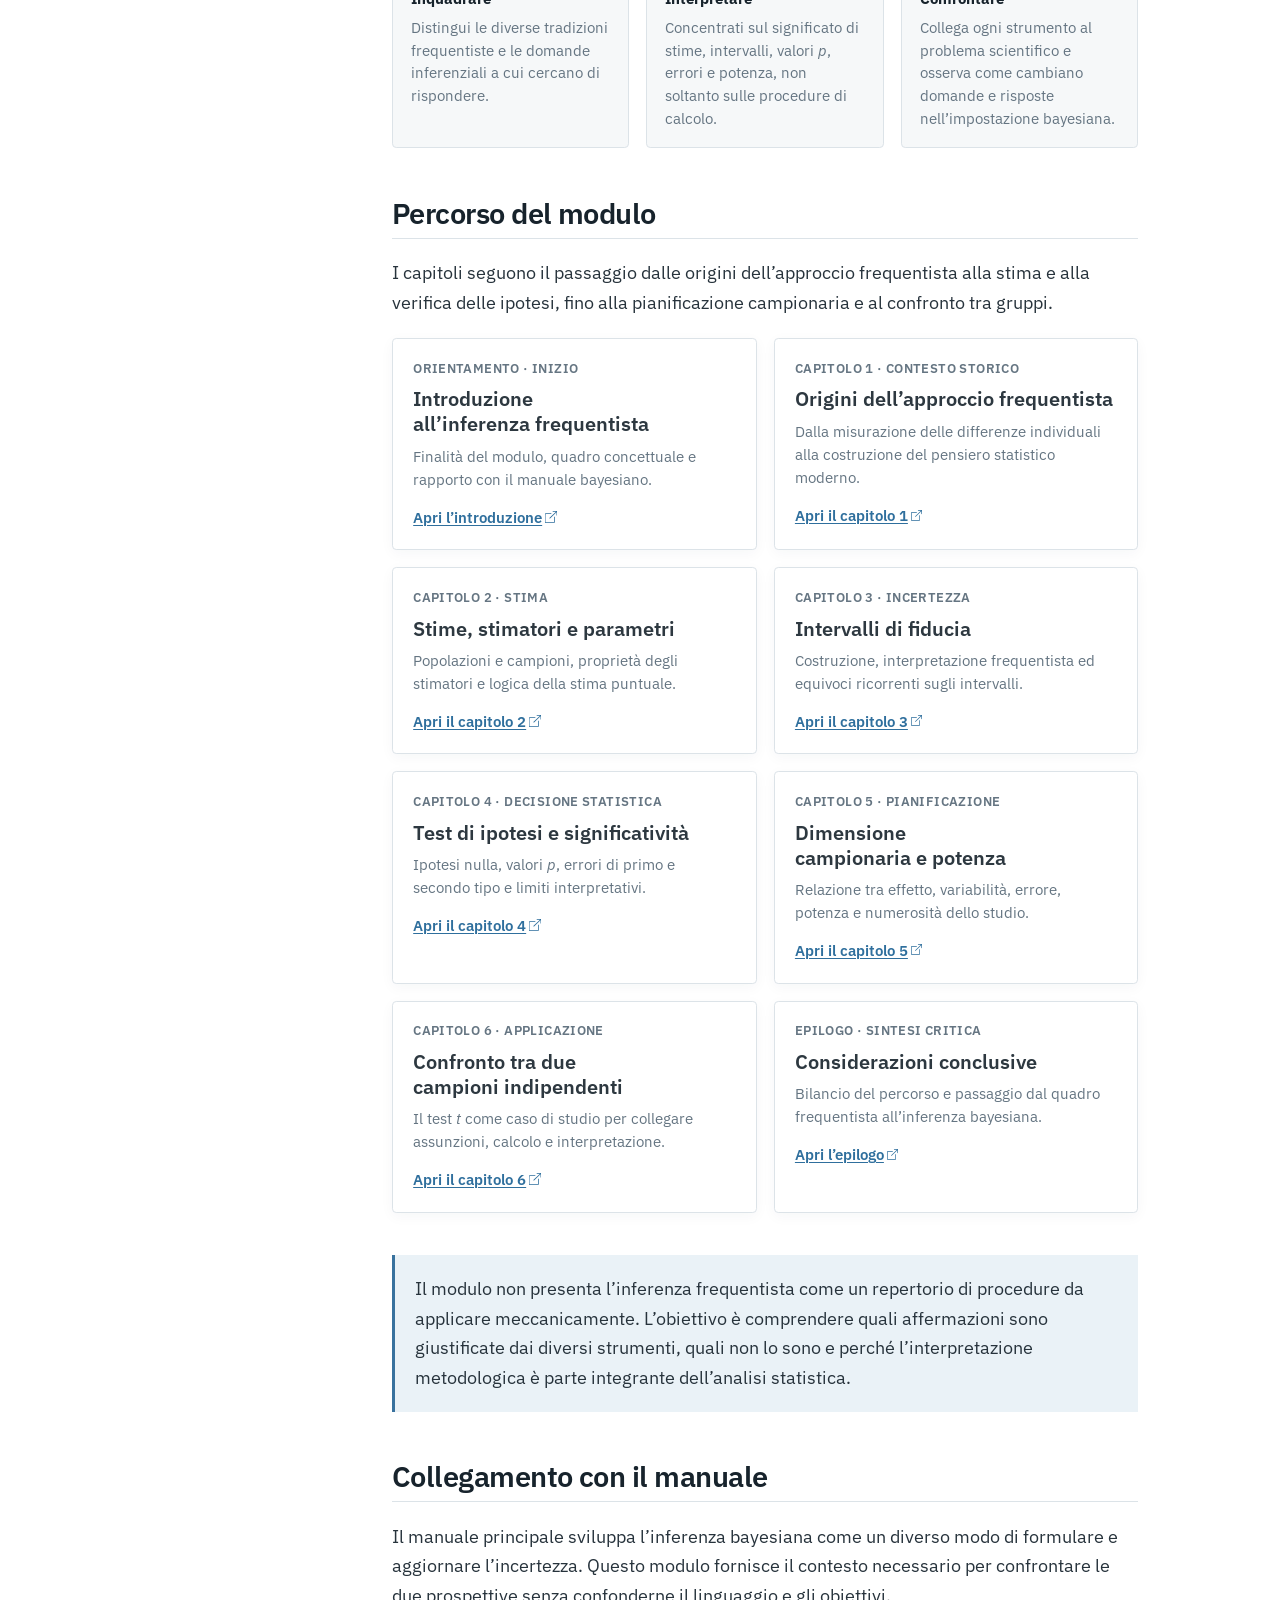
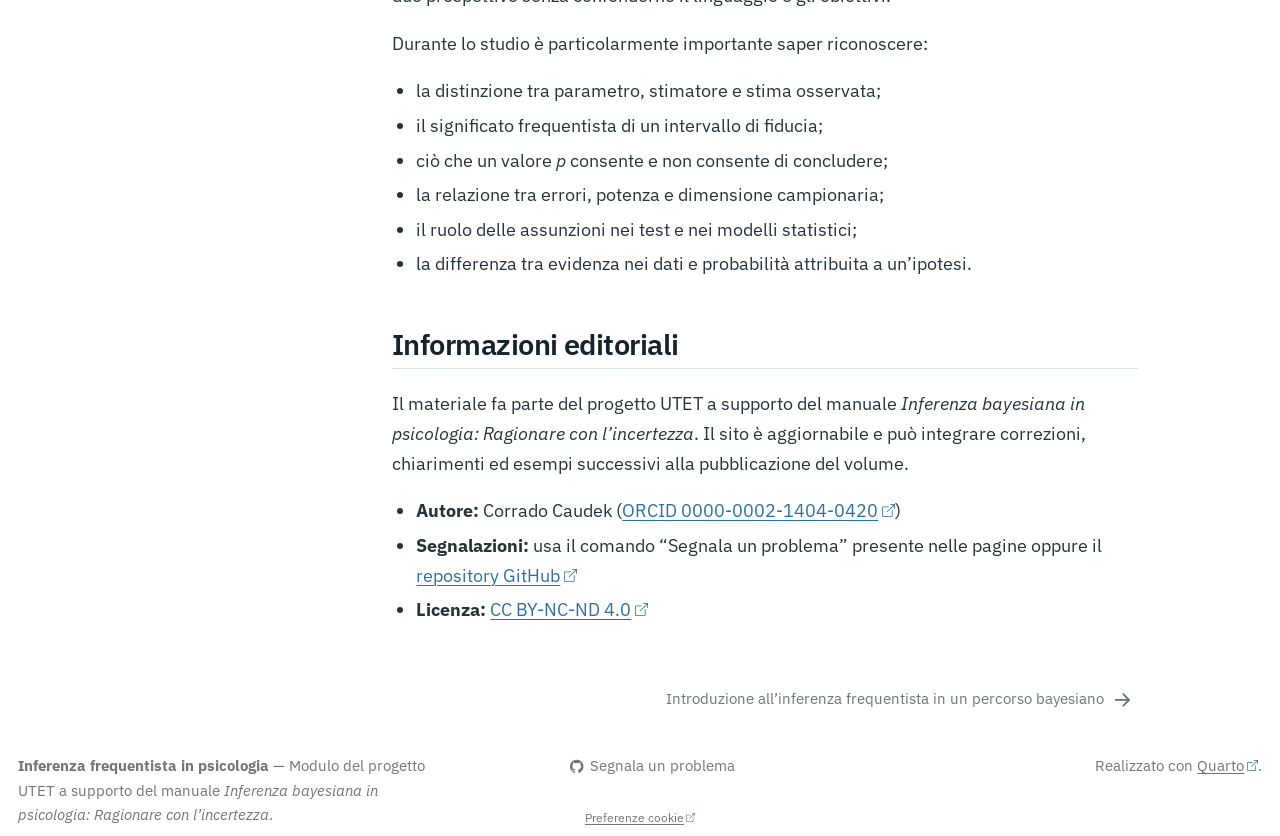
==== commit 8442cab3: "Update documentation" ====
--- a/index.html
+++ b/index.html
@@ -49,9 +49,9 @@
 <link href="site_libs/quarto-html/quarto-syntax-highlighting-bd31b91f9ddb1a75e3744ba9797c8182.css" rel="stylesheet" class="quarto-color-scheme-extra" id="quarto-text-highlighting-styles">
 <script src="site_libs/bootstrap/bootstrap.min.js"></script>
 <link href="site_libs/bootstrap/bootstrap-icons.css" rel="stylesheet">
-<link href="site_libs/bootstrap/bootstrap-53264a22b0443984ee448b2ff0c6d8df.min.css" rel="stylesheet" append-hash="true" class="quarto-color-scheme" id="quarto-bootstrap" data-mode="light">
-<link href="site_libs/bootstrap/bootstrap-dark-60290a63818ba04bbebcabda62d8ea0d.min.css" rel="stylesheet" append-hash="true" class="quarto-color-scheme quarto-color-alternate" id="quarto-bootstrap" data-mode="dark">
-<link href="site_libs/bootstrap/bootstrap-53264a22b0443984ee448b2ff0c6d8df.min.css" rel="stylesheet" append-hash="true" class="quarto-color-scheme-extra" id="quarto-bootstrap" data-mode="light">
+<link href="site_libs/bootstrap/bootstrap-656e41c40711b9d7156bc514cdbc1101.min.css" rel="stylesheet" append-hash="true" class="quarto-color-scheme" id="quarto-bootstrap" data-mode="light">
+<link href="site_libs/bootstrap/bootstrap-dark-887124665b495401b57de95ea3ab5285.min.css" rel="stylesheet" append-hash="true" class="quarto-color-scheme quarto-color-alternate" id="quarto-bootstrap" data-mode="light">
+<link href="site_libs/bootstrap/bootstrap-656e41c40711b9d7156bc514cdbc1101.min.css" rel="stylesheet" append-hash="true" class="quarto-color-scheme-extra" id="quarto-bootstrap" data-mode="light">
 <script id="quarto-search-options" type="application/json">{
   "location": "sidebar",
   "copy-button": true,
@@ -300,7 +300,7 @@
       <button type="button" class="quarto-btn-toggle btn" data-bs-toggle="collapse" role="button" data-bs-target=".quarto-sidebar-collapse-item" aria-controls="quarto-sidebar" aria-expanded="false" aria-label="Attiva/disattiva la barra laterale" onclick="if (window.quartoToggleHeadroom) { window.quartoToggleHeadroom(); }">
         <i class="bi bi-layout-text-sidebar-reverse"></i>
       </button>
-        <nav class="quarto-page-breadcrumbs" aria-label="breadcrumb"><ol class="breadcrumb"><li class="breadcrumb-item"><a href="./index.html">Percorso e obiettivi</a></li></ol></nav>
+        <nav class="quarto-page-breadcrumbs" aria-label="breadcrumb"><ol class="breadcrumb"><li class="breadcrumb-item"><a href="./index.html">Come usare il modulo</a></li></ol></nav>
         <a class="flex-grow-1" role="navigation" data-bs-toggle="collapse" data-bs-target=".quarto-sidebar-collapse-item" aria-controls="quarto-sidebar" aria-expanded="false" aria-label="Attiva/disattiva la barra laterale" onclick="if (window.quartoToggleHeadroom) { window.quartoToggleHeadroom(); }">      
         </a>
       <button type="button" class="btn quarto-search-button" aria-label="Ricerca" onclick="window.quartoOpenSearch();">
@@ -317,6 +317,7 @@
     <div class="sidebar-title mb-0 py-0">
       <a href="./">Inferenza frequentista in psicologia</a> 
         <div class="sidebar-tools-main tools-wide">
+    <a href="https://ccaudek.github.io/utet-companion/" title="Manuale e companion" class="quarto-navigation-tool px-1" aria-label="Manuale e companion"><i class="bi bi-book"></i></a>
     <a href="https://github.com/ccaudek/utet-frequentista/" title="Eseguire il codice" class="quarto-navigation-tool px-1" aria-label="Eseguire il codice"><i class="bi bi-github"></i></a>
   <a href="" class="quarto-color-scheme-toggle quarto-navigation-tool  px-1" onclick="window.quartoToggleColorScheme(); return false;" title="Attiva/disattiva la modalità oscura"><i class="bi"></i></a>
   <a href="" class="quarto-reader-toggle quarto-navigation-tool px-1" onclick="window.quartoToggleReader(); return false;" title="Attiva/disattiva la modalità lettore">
@@ -333,7 +334,7 @@
         <li class="sidebar-item">
   <div class="sidebar-item-container"> 
   <a href="./index.html" class="sidebar-item-text sidebar-link active">
- <span class="menu-text">Percorso e obiettivi</span></a>
+ <span class="menu-text">Come usare il modulo</span></a>
   </div>
 </li>
         <li class="sidebar-item sidebar-item-section">
@@ -441,7 +442,7 @@
     <div>
     <div class="quarto-title-meta-heading">Data di Pubblicazione</div>
     <div class="quarto-title-meta-contents">
-      <p class="date">27 luglio 2026</p>
+      <p class="date">04 agosto 2026</p>
     </div>
   </div>
   
@@ -453,34 +454,149 @@
 </header>
 
 
-<p>Questo sito ospita il <strong>modulo sull’inferenza frequentista</strong> del progetto UTET, concepito a supporto del manuale <em>Inferenza bayesiana in psicologia: Ragionare con l’incertezza. Fondamenti, workflow e applicazioni</em>. Il percorso offre un’introduzione critica alle tecniche statistiche tradizionali, quali le stime puntuali, gli intervalli di confidenza e i test di ipotesi, accompagnata da un’approfondita riflessione sulle loro premesse concettuali e sulle criticità metodologiche che hanno contribuito alla crisi di replicabilità nella ricerca psicologica.</p>
-<section id="percorso-e-obiettivi" class="level2 unnumbered unlisted">
-<h2 class="unnumbered unlisted anchored" data-anchor-id="percorso-e-obiettivi">Percorso e obiettivi</h2>
-<ul>
-<li><strong>Origini storiche</strong>: da Galton e Fisher ai fondamenti del pensiero frequentista.<br>
-</li>
-<li><strong>Stima dei parametri</strong>: concetti di media campionaria, varianza, stimatori corretti.<br>
-</li>
-<li><strong>Intervalli di confidenza</strong>: costruzione, interpretazione, equivoci comuni.<br>
-</li>
-<li><strong>Test di ipotesi</strong>: logica, errori di I e II tipo, potenza statistica.</li>
-</ul>
-<p>Il sito non intende sostituire il manuale principale, ma integrarlo: fornisce il <strong>background propedeutico</strong> e il contesto critico indispensabili per apprezzare in profondità le ragioni e la struttura dell’alternativa bayesiana.</p>
-</section>
+<div class="home-intro">
+<p><span class="home-eyebrow">Progetto UTET · Materiali digitali di supporto</span></p>
+<div class="lead">
+<p>Un’introduzione critica all’inferenza frequentista per comprendere stima, intervalli di fiducia, test di ipotesi e pianificazione degli studi nella ricerca psicologica.</p>
+</div>
+<p>Questo modulo accompagna il manuale <em>Inferenza bayesiana in psicologia: Ragionare con l’incertezza</em>. Ricostruisce le premesse storiche e concettuali dell’approccio frequentista, chiarisce che cosa consentono di affermare i suoi principali strumenti e offre il termine di confronto necessario per comprendere la prospettiva bayesiana sviluppata nel volume principale.</p>
+<div class="home-actions">
+<p><a href="./chapters/frequentist_inference/introduction_frequentist_inference.html" class="home-action home-action--primary">Inizia dall’introduzione</a> <a href="#percorso-del-modulo" class="home-action">Esamina il percorso</a> <a href="https://ccaudek.github.io/utet-companion/" class="home-action">Vai al companion principale</a></p>
+</div>
+</div>
+<div class="module-facts">
+<div class="module-fact">
+<p><span class="module-fact__label">Funzione</span></p>
+<p><strong>Inquadramento propedeutico e critico</strong></p>
+</div>
+<div class="module-fact">
+<p><span class="module-fact__label">Livello</span></p>
+<p><strong>Introduttivo</strong></p>
+</div>
+<div class="module-fact">
+<p><span class="module-fact__label">Ambito</span></p>
+<p><strong>Stima, test e pianificazione</strong></p>
+</div>
+<div class="module-fact">
+<p><span class="module-fact__label">Modalità</span></p>
+<p><strong>Studio sequenziale o consultazione</strong></p>
+</div>
+</div>
 <section id="come-usare-il-modulo" class="level2 unnumbered unlisted">
 <h2 class="unnumbered unlisted anchored" data-anchor-id="come-usare-il-modulo">Come usare il modulo</h2>
+<p>Il percorso è progressivo: parte dalla formazione storica del pensiero frequentista e conduce alle procedure di stima, ai test di ipotesi e alla pianificazione degli studi. Per una prima lettura conviene seguire l’ordine dei capitoli; in seguito il sito può essere usato come riferimento durante lo studio del manuale.</p>
+<div class="study-steps">
+<div class="study-step">
+<p><span class="study-step__number">01</span></p>
+<p><strong>Inquadrare</strong></p>
+<p>Distingui le diverse tradizioni frequentiste e le domande inferenziali a cui cercano di rispondere.</p>
+</div>
+<div class="study-step">
+<p><span class="study-step__number">02</span></p>
+<p><strong>Interpretare</strong></p>
+<p>Concentrati sul significato di stime, intervalli, valori <em>p</em>, errori e potenza, non soltanto sulle procedure di calcolo.</p>
+</div>
+<div class="study-step">
+<p><span class="study-step__number">03</span></p>
+<p><strong>Confrontare</strong></p>
+<p>Collega ogni strumento al problema scientifico e osserva come cambiano domande e risposte nell’impostazione bayesiana.</p>
+</div>
+</div>
+</section>
+<section id="percorso-del-modulo" class="level2 unnumbered unlisted">
+<h2 class="unnumbered unlisted anchored" data-anchor-id="percorso-del-modulo">Percorso del modulo</h2>
+<p>I capitoli seguono il passaggio dalle origini dell’approccio frequentista alla stima e alla verifica delle ipotesi, fino alla pianificazione campionaria e al confronto tra gruppi.</p>
+<div class="learning-path">
+<div class="path-card">
+<p><span class="path-card__meta">Orientamento · Inizio</span></p>
+<section id="introduzione-allinferenza-frequentista" class="level3 unnumbered unlisted">
+<h3 class="unnumbered unlisted anchored" data-anchor-id="introduzione-allinferenza-frequentista">Introduzione all’inferenza frequentista</h3>
+<p>Finalità del modulo, quadro concettuale e rapporto con il manuale bayesiano.</p>
+<p><a href="./chapters/frequentist_inference/introduction_frequentist_inference.html">Apri l’introduzione</a></p>
+</section>
+</div>
+<div class="path-card">
+<p><span class="path-card__meta">Capitolo 1 · Contesto storico</span></p>
+<section id="origini-dellapproccio-frequentista" class="level3 unnumbered unlisted">
+<h3 class="unnumbered unlisted anchored" data-anchor-id="origini-dellapproccio-frequentista">Origini dell’approccio frequentista</h3>
+<p>Dalla misurazione delle differenze individuali alla costruzione del pensiero statistico moderno.</p>
+<p><a href="./chapters/frequentist_inference/01_galton.html">Apri il capitolo 1</a></p>
+</section>
+</div>
+<div class="path-card">
+<p><span class="path-card__meta">Capitolo 2 · Stima</span></p>
+<section id="stime-stimatori-e-parametri" class="level3 unnumbered unlisted">
+<h3 class="unnumbered unlisted anchored" data-anchor-id="stime-stimatori-e-parametri">Stime, stimatori e parametri</h3>
+<p>Popolazioni e campioni, proprietà degli stimatori e logica della stima puntuale.</p>
+<p><a href="./chapters/frequentist_inference/02_stime_parametri.html">Apri il capitolo 2</a></p>
+</section>
+</div>
+<div class="path-card">
+<p><span class="path-card__meta">Capitolo 3 · Incertezza</span></p>
+<section id="intervalli-di-fiducia" class="level3 unnumbered unlisted">
+<h3 class="unnumbered unlisted anchored" data-anchor-id="intervalli-di-fiducia">Intervalli di fiducia</h3>
+<p>Costruzione, interpretazione frequentista ed equivoci ricorrenti sugli intervalli.</p>
+<p><a href="./chapters/frequentist_inference/03_conf_interv.html">Apri il capitolo 3</a></p>
+</section>
+</div>
+<div class="path-card">
+<p><span class="path-card__meta">Capitolo 4 · Decisione statistica</span></p>
+<section id="test-di-ipotesi-e-significatività" class="level3 unnumbered unlisted">
+<h3 class="unnumbered unlisted anchored" data-anchor-id="test-di-ipotesi-e-significatività">Test di ipotesi e significatività</h3>
+<p>Ipotesi nulla, valori <em>p</em>, errori di primo e secondo tipo e limiti interpretativi.</p>
+<p><a href="./chapters/frequentist_inference/04_test_ipotesi.html">Apri il capitolo 4</a></p>
+</section>
+</div>
+<div class="path-card">
+<p><span class="path-card__meta">Capitolo 5 · Pianificazione</span></p>
+<section id="dimensione-campionaria-e-potenza" class="level3 unnumbered unlisted">
+<h3 class="unnumbered unlisted anchored" data-anchor-id="dimensione-campionaria-e-potenza">Dimensione campionaria e potenza</h3>
+<p>Relazione tra effetto, variabilità, errore, potenza e numerosità dello studio.</p>
+<p><a href="./chapters/frequentist_inference/05_sample_size.html">Apri il capitolo 5</a></p>
+</section>
+</div>
+<div class="path-card">
+<p><span class="path-card__meta">Capitolo 6 · Applicazione</span></p>
+<section id="confronto-tra-due-campioni-indipendenti" class="level3 unnumbered unlisted">
+<h3 class="unnumbered unlisted anchored" data-anchor-id="confronto-tra-due-campioni-indipendenti">Confronto tra due campioni indipendenti</h3>
+<p>Il test <em>t</em> come caso di studio per collegare assunzioni, calcolo e interpretazione.</p>
+<p><a href="./chapters/frequentist_inference/06_two_ind_samples.html">Apri il capitolo 6</a></p>
+</section>
+</div>
+<div class="path-card">
+<p><span class="path-card__meta">Epilogo · Sintesi critica</span></p>
+<section id="considerazioni-conclusive" class="level3 unnumbered unlisted">
+<h3 class="unnumbered unlisted anchored" data-anchor-id="considerazioni-conclusive">Considerazioni conclusive</h3>
+<p>Bilancio del percorso e passaggio dal quadro frequentista all’inferenza bayesiana.</p>
+<p><a href="./chapters/epilogo/epilogo.html">Apri l’epilogo</a></p>
+</section>
+</div>
+</div>
+<div class="editorial-note">
+<p>Il modulo non presenta l’inferenza frequentista come un repertorio di procedure da applicare meccanicamente. L’obiettivo è comprendere quali affermazioni sono giustificate dai diversi strumenti, quali non lo sono e perché l’interpretazione metodologica è parte integrante dell’analisi statistica.</p>
+</div>
+</section>
+<section id="collegamento-con-il-manuale" class="level2 unnumbered unlisted">
+<h2 class="unnumbered unlisted anchored" data-anchor-id="collegamento-con-il-manuale">Collegamento con il manuale</h2>
+<p>Il manuale principale sviluppa l’inferenza bayesiana come un diverso modo di formulare e aggiornare l’incertezza. Questo modulo fornisce il contesto necessario per confrontare le due prospettive senza confonderne il linguaggio e gli obiettivi.</p>
+<p>Durante lo studio è particolarmente importante saper riconoscere:</p>
 <ul>
-<li><strong>Leggi con spirito critico</strong>: lo scopo è capire potenzialità e limiti del frequentismo.<br>
-</li>
-<li><strong>Collega al manuale</strong>: ciascun tema trattato in questo modulo costituisce il presupposto teorico o il termine di confronto necessario per apprezzare l’approccio bayesiano sviluppato nel manuale principale, dove viene proposto un superamento delle criticità discusse.</li>
-<li><strong>Utilizza le appendici</strong>: per un riferimento rapido, sono disponibili appendici dedicate alla notazione matematica, ai simboli e a richiami di concetti fondamentali, consultabili sul sito companion <a href="https://ccaudek.github.io/utet-companion/">Inferenza bayesiana in psicologia: ragionare con l’incertezza</a>.</li>
+<li>la distinzione tra parametro, stimatore e stima osservata;</li>
+<li>il significato frequentista di un intervallo di fiducia;</li>
+<li>ciò che un valore <em>p</em> consente e non consente di concludere;</li>
+<li>la relazione tra errori, potenza e dimensione campionaria;</li>
+<li>il ruolo delle assunzioni nei test e nei modelli statistici;</li>
+<li>la differenza tra evidenza nei dati e probabilità attribuita a un’ipotesi.</li>
 </ul>
 </section>
-<section id="licenza-duso" class="level2 unnumbered unlisted">
-<h2 class="unnumbered unlisted anchored" data-anchor-id="licenza-duso">Licenza d’uso</h2>
-<p>Materiali rilasciati con licenza<br>
-<a href="https://creativecommons.org/licenses/by-nc-nd/4.0/deed.it">CC BY-NC-ND 4.0</a>:<br>
-è consentita la condivisione con attribuzione <strong>solo per usi non commerciali</strong> e <strong>senza modifiche</strong>.</p>
+<section id="informazioni-editoriali" class="level2 unnumbered unlisted">
+<h2 class="unnumbered unlisted anchored" data-anchor-id="informazioni-editoriali">Informazioni editoriali</h2>
+<p>Il materiale fa parte del progetto UTET a supporto del manuale <em>Inferenza bayesiana in psicologia: Ragionare con l’incertezza</em>. Il sito è aggiornabile e può integrare correzioni, chiarimenti ed esempi successivi alla pubblicazione del volume.</p>
+<ul>
+<li><strong>Autore:</strong> Corrado Caudek (<a href="https://orcid.org/0000-0002-1404-0420">ORCID 0000-0002-1404-0420</a>)</li>
+<li><strong>Segnalazioni:</strong> usa il comando “Segnala un problema” presente nelle pagine oppure il <a href="https://github.com/ccaudek/utet-frequentista/issues/new">repository GitHub</a></li>
+<li><strong>Licenza:</strong> <a href="https://creativecommons.org/licenses/by-nc-nd/4.0/deed.it">CC BY-NC-ND 4.0</a></li>
+</ul>
 
 
 </section>
@@ -923,7 +1039,7 @@
 </div>   
     <div class="nav-footer-center">
 
-<div class="toc-actions"><ul><li><a href="https://github.com/ccaudek/utet-frequentista/blob/main/index.qmd" class="toc-action"><i class="bi bi-github"></i>Mostra il codice</a></li><li><a href="https://github.com/ccaudek/utet-frequentista/issues/new" class="toc-action"><i class="bi empty"></i>Segnala un problema</a></li></ul></div><div class="cookie-consent-footer"><a href="#" id="open_preferences_center">Preferenze cookie</a></div></div>
+<div class="toc-actions"><ul><li><a href="https://github.com/ccaudek/utet-frequentista/issues/new" class="toc-action"><i class="bi bi-github"></i>Segnala un problema</a></li></ul></div><div class="cookie-consent-footer"><a href="#" id="open_preferences_center">Preferenze cookie</a></div></div>
     <div class="nav-footer-right">
 <p>Realizzato con <a href="https://quarto.org/">Quarto</a>.</p>
 </div>
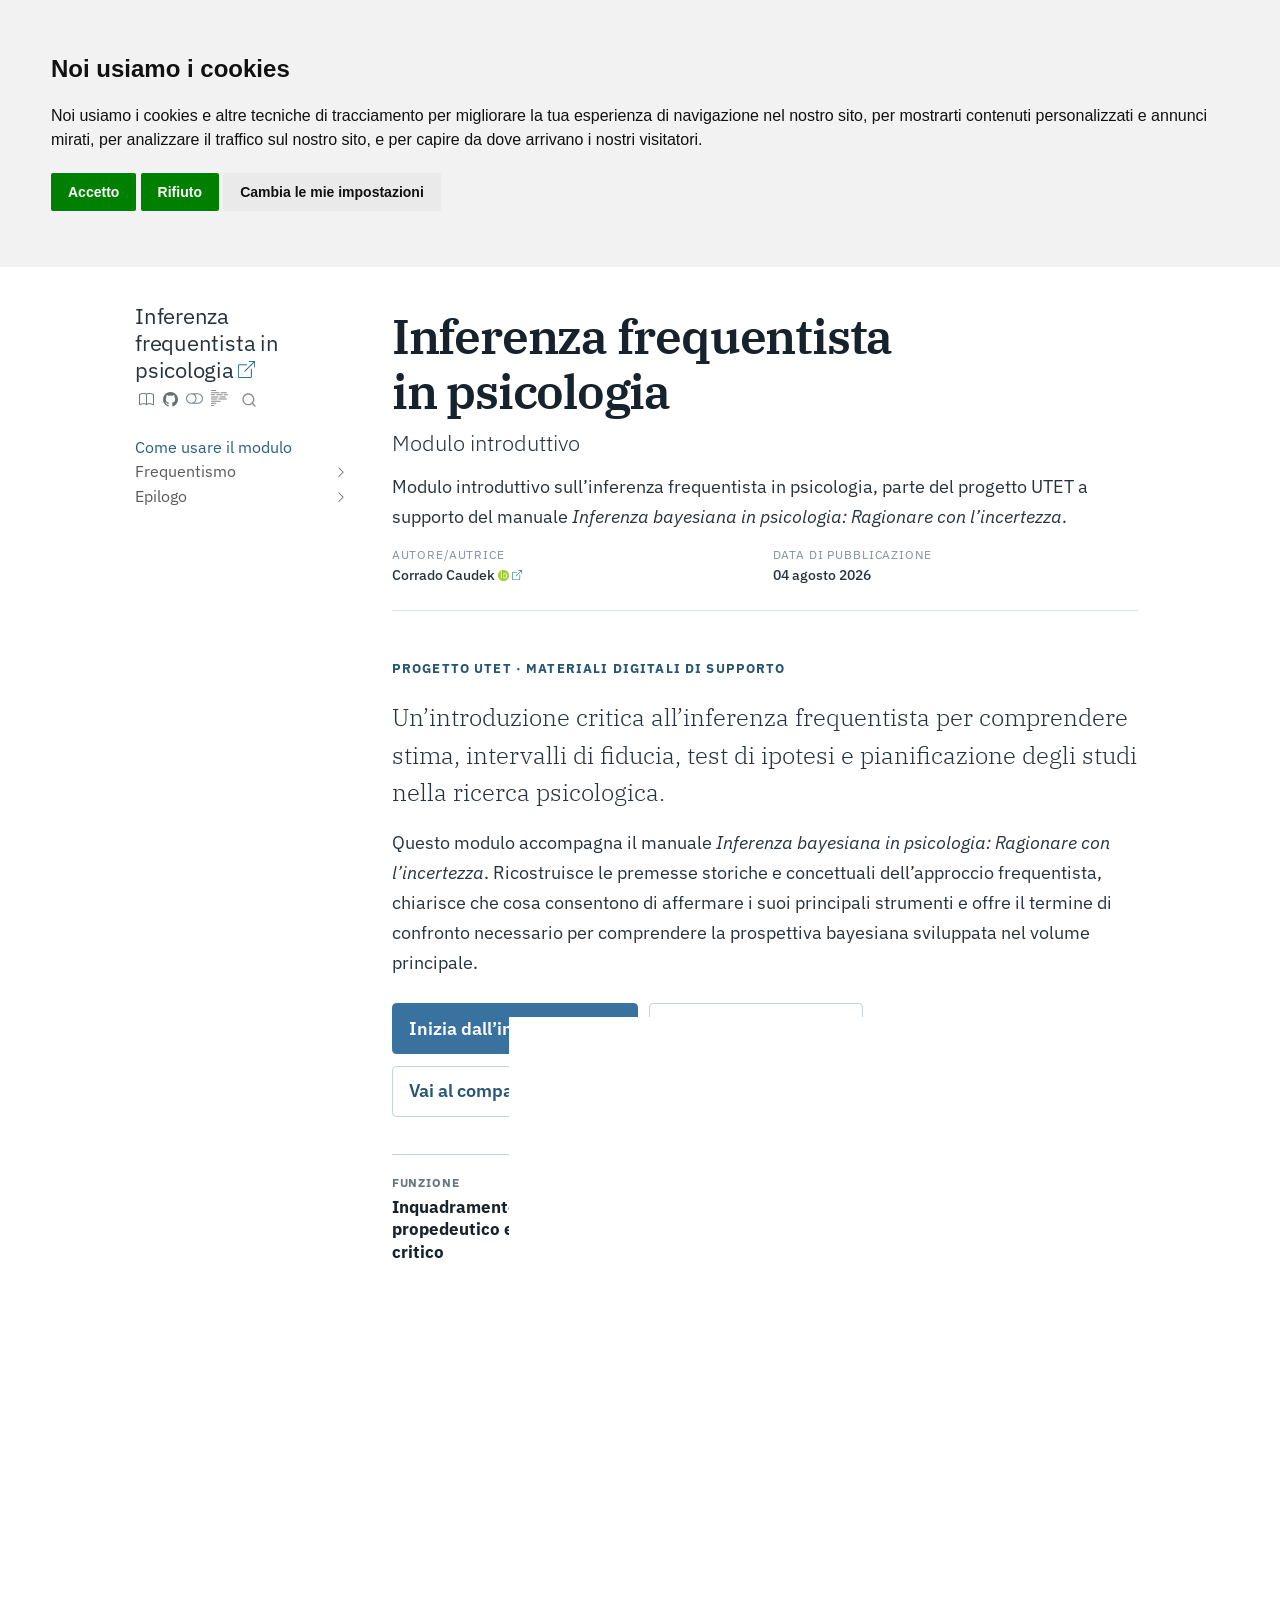
==== commit be3a8518: "Update documentation" ====
--- a/index.html
+++ b/index.html
@@ -49,9 +49,9 @@
 <link href="site_libs/quarto-html/quarto-syntax-highlighting-bd31b91f9ddb1a75e3744ba9797c8182.css" rel="stylesheet" class="quarto-color-scheme-extra" id="quarto-text-highlighting-styles">
 <script src="site_libs/bootstrap/bootstrap.min.js"></script>
 <link href="site_libs/bootstrap/bootstrap-icons.css" rel="stylesheet">
-<link href="site_libs/bootstrap/bootstrap-656e41c40711b9d7156bc514cdbc1101.min.css" rel="stylesheet" append-hash="true" class="quarto-color-scheme" id="quarto-bootstrap" data-mode="light">
-<link href="site_libs/bootstrap/bootstrap-dark-887124665b495401b57de95ea3ab5285.min.css" rel="stylesheet" append-hash="true" class="quarto-color-scheme quarto-color-alternate" id="quarto-bootstrap" data-mode="light">
-<link href="site_libs/bootstrap/bootstrap-656e41c40711b9d7156bc514cdbc1101.min.css" rel="stylesheet" append-hash="true" class="quarto-color-scheme-extra" id="quarto-bootstrap" data-mode="light">
+<link href="site_libs/bootstrap/bootstrap-3ca9c56ae126dfd2ea2ee80a8ddf12cc.min.css" rel="stylesheet" append-hash="true" class="quarto-color-scheme" id="quarto-bootstrap" data-mode="light">
+<link href="site_libs/bootstrap/bootstrap-dark-40bbec47d005422d220f4664576d5232.min.css" rel="stylesheet" append-hash="true" class="quarto-color-scheme quarto-color-alternate" id="quarto-bootstrap" data-mode="light">
+<link href="site_libs/bootstrap/bootstrap-3ca9c56ae126dfd2ea2ee80a8ddf12cc.min.css" rel="stylesheet" append-hash="true" class="quarto-color-scheme-extra" id="quarto-bootstrap" data-mode="light">
 <script id="quarto-search-options" type="application/json">{
   "location": "sidebar",
   "copy-button": true,
